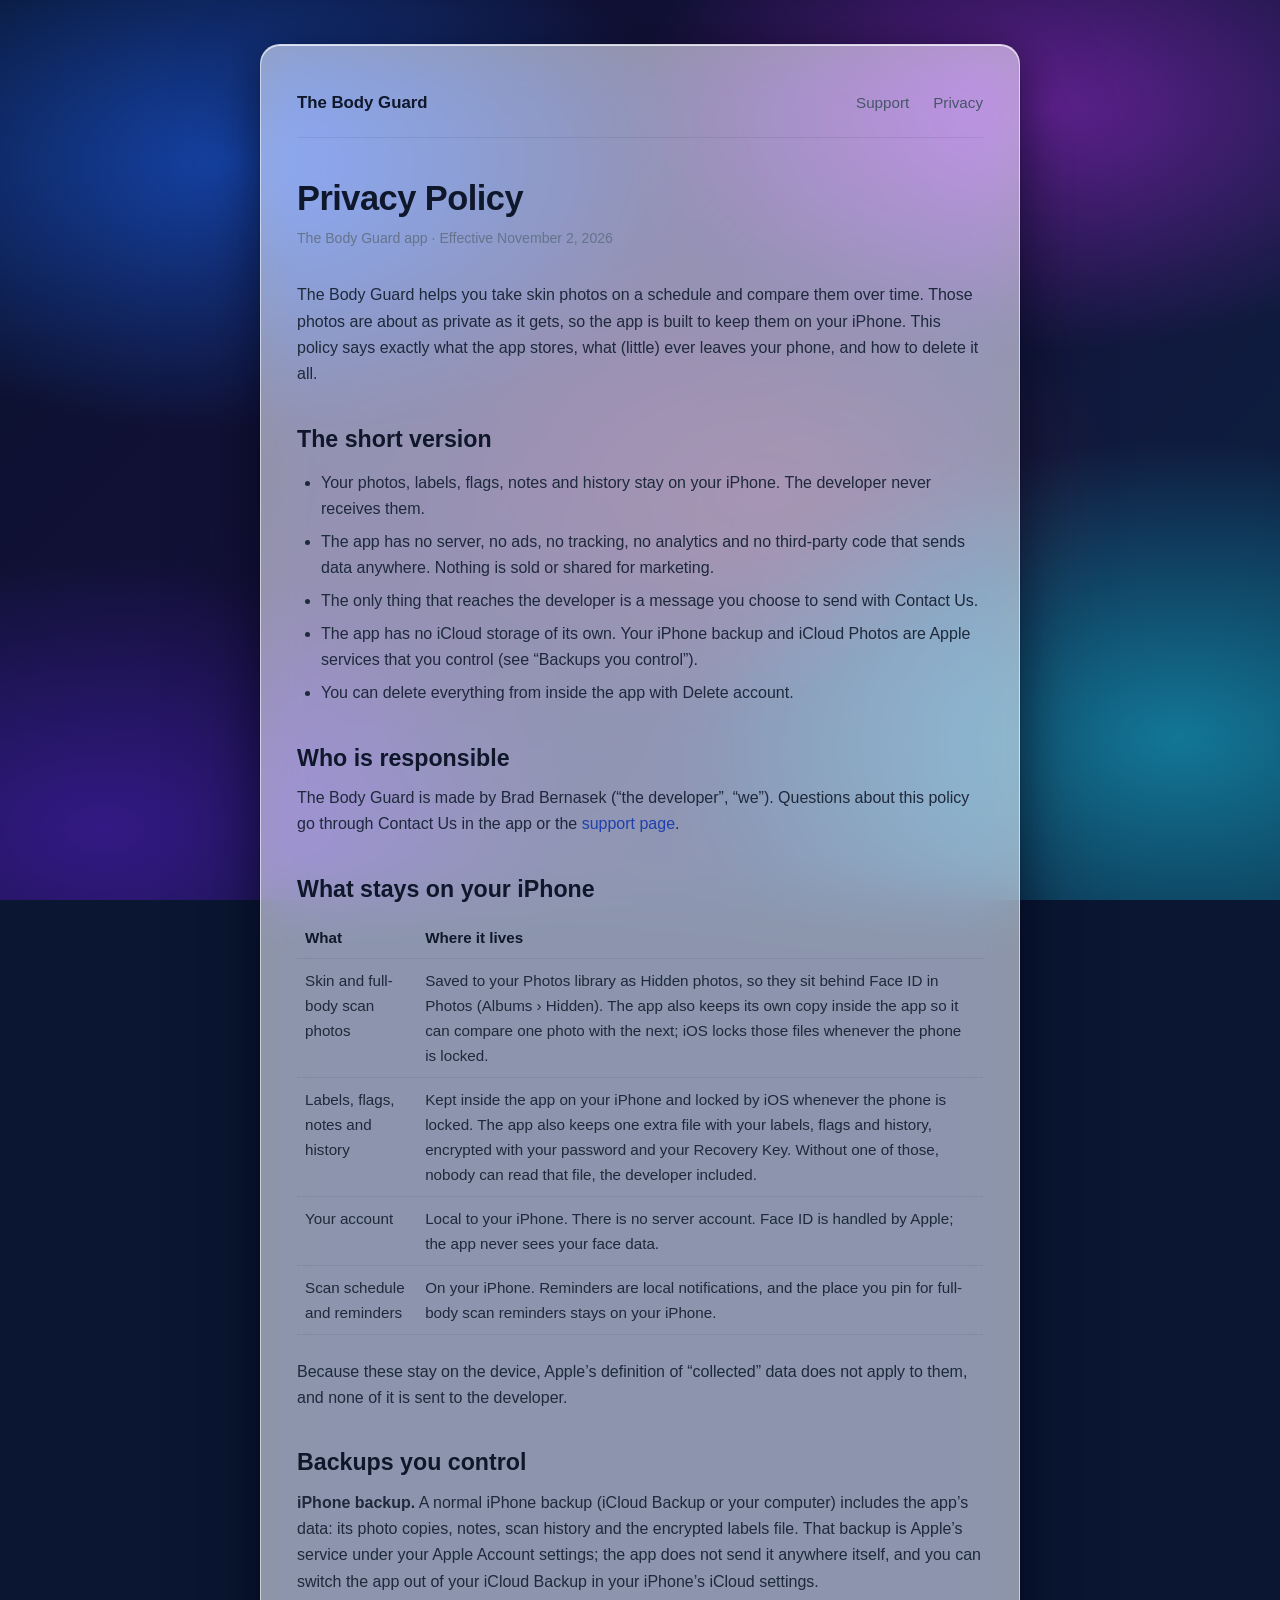
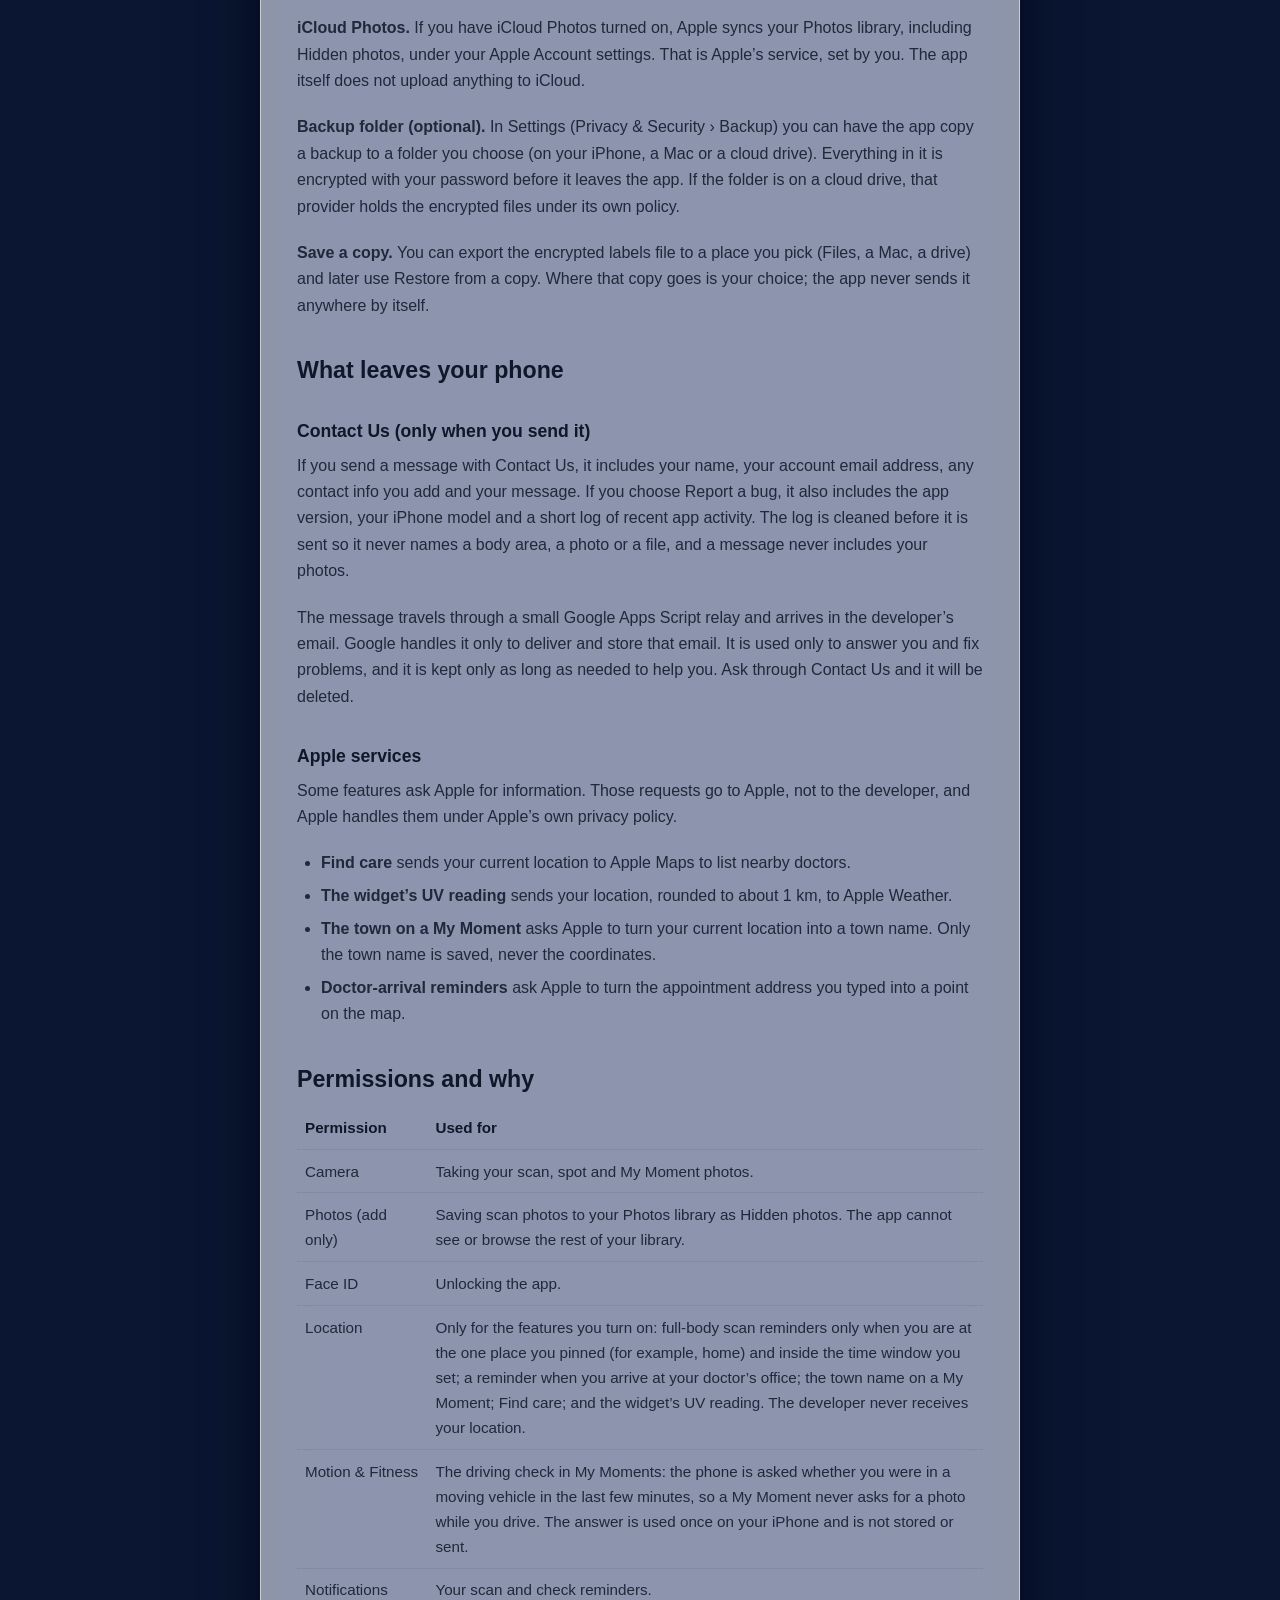
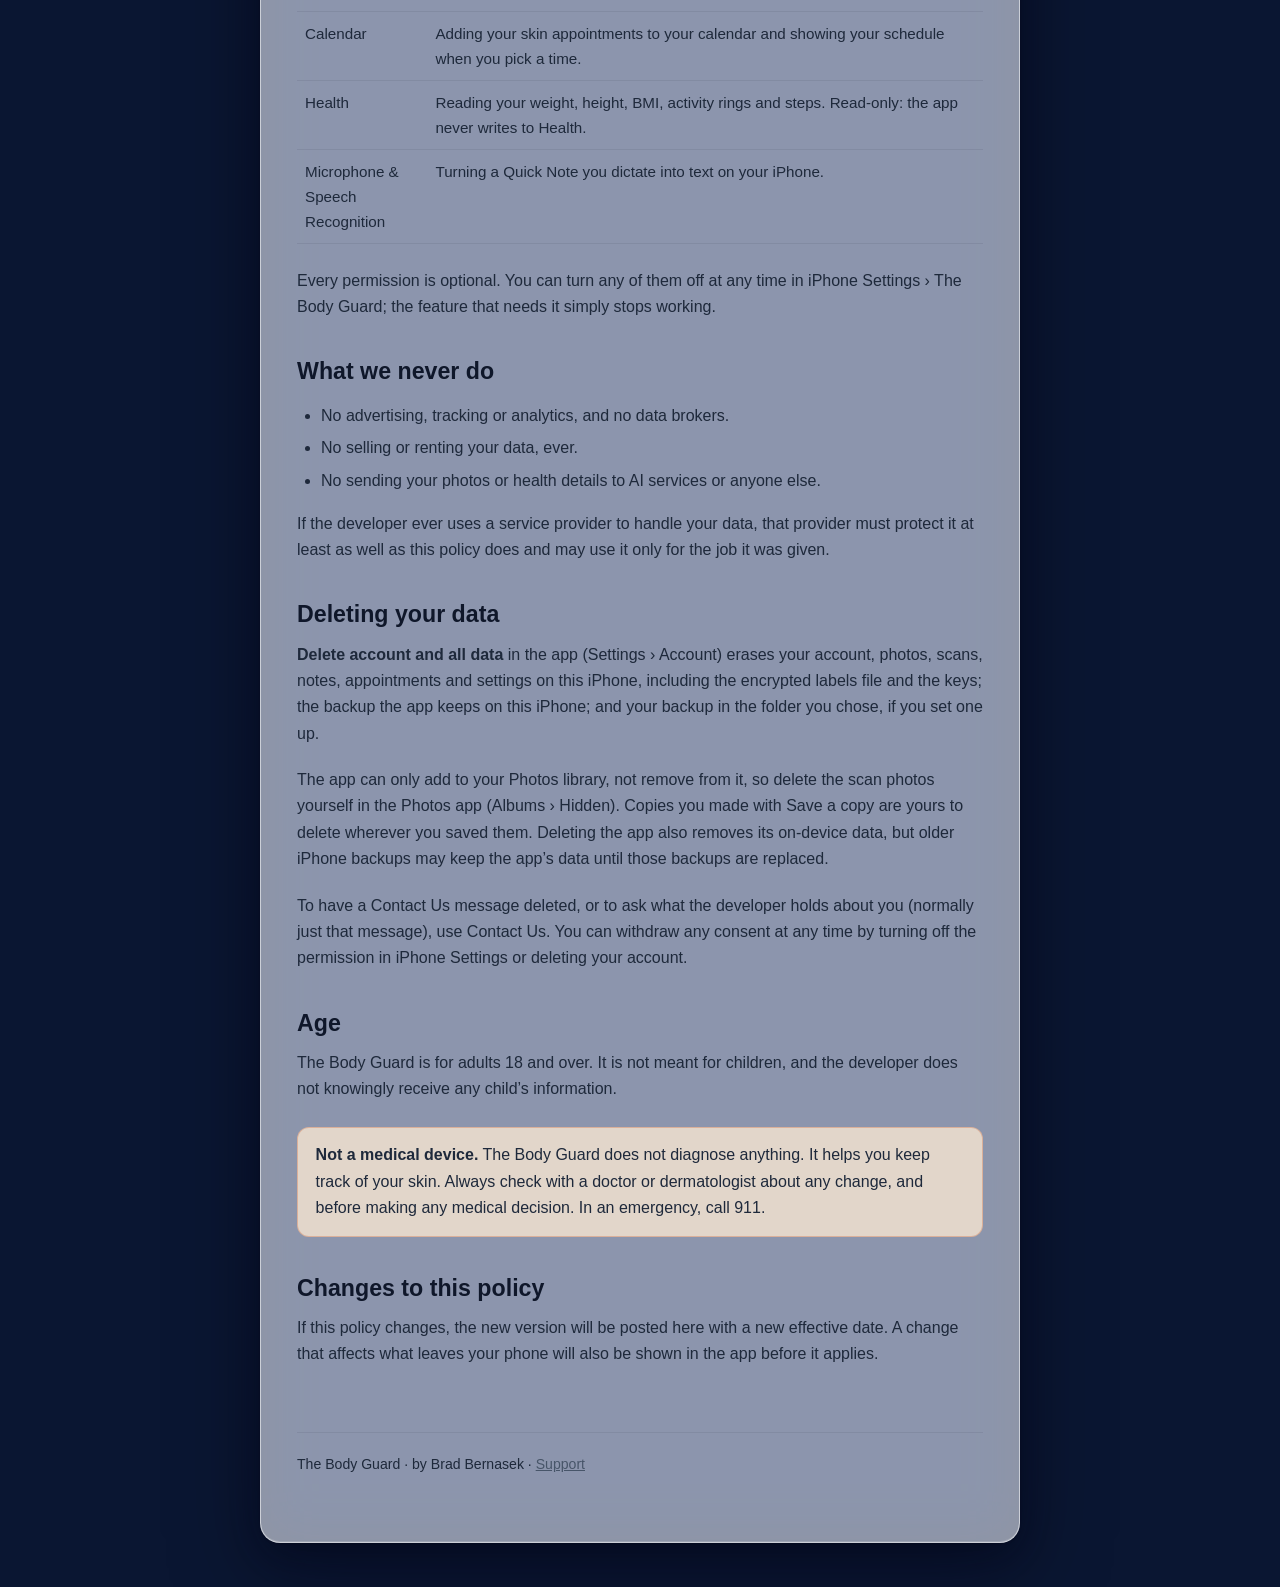
==== bodyguard/privacy/index.html @ 16fc739d "Create index.html" ====
<!DOCTYPE html>
<html lang="en">
<head>
<meta charset="UTF-8">
<meta name="viewport" content="width=device-width, initial-scale=1">
<meta name="robots" content="noindex, nofollow">
<title>Privacy Policy &mdash; The Body Guard</title>
<meta name="description" content="Privacy policy for The Body Guard app.">
<link rel="canonical" href="https://bradbernasek.com/bodyguard/privacy/">
<link rel="stylesheet" href="/assets/style.css">
<style>
 .summary { list-style: disc; padding-left: 1.5rem; }
 .summary li { margin-bottom: 0.4rem; color: #1e293b; }
 .notice { background: rgba(255, 237, 213, 0.75); border: 1px solid rgba(194, 65, 12, 0.25); border-radius: 12px; padding: 0.9rem 1.1rem; margin: 1.5rem 0; }
 .notice p { margin: 0; }
 table { width: 100%; border-collapse: collapse; margin: 0.5rem 0 1.5rem; font-size: 0.95rem; }
 th, td { text-align: left; vertical-align: top; padding: 0.55rem 0.5rem; border-bottom: 1px solid rgba(15, 23, 42, 0.08); }
 th { color: #0f172a; }
 td { color: #1e293b; }
</style>
</head>
<body>
<nav>
 <a href="/bodyguard/support/" class="brand">The Body Guard</a>
 <ul>
 <li><a href="/bodyguard/support/">Support</a></li>
 <li><a href="/bodyguard/privacy/">Privacy</a></li>
 </ul>
</nav>

<article>
<h1>Privacy Policy</h1>
<p class="post-meta">The Body Guard app &middot; Effective November 2, 2026</p>

<p>The Body Guard helps you take skin photos on a schedule and compare them over time. Those photos are about as private as it gets, so the app is built to keep them on your iPhone. This policy says exactly what the app stores, what (little) ever leaves your phone, and how to delete it all.</p>

<h2>The short version</h2>
<ul class="summary">
 <li>Your photos, labels, flags, notes and history stay on your iPhone. The developer never receives them.</li>
 <li>The app has no server, no ads, no tracking, no analytics and no third-party code that sends data anywhere. Nothing is sold or shared for marketing.</li>
 <li>The only thing that reaches the developer is a message you choose to send with Contact Us.</li>
 <li>The app has no iCloud storage of its own. Your iPhone backup and iCloud Photos are Apple services that you control (see &ldquo;Backups you control&rdquo;).</li>
 <li>You can delete everything from inside the app with Delete account.</li>
</ul>

<h2>Who is responsible</h2>
<p>The Body Guard is made by Brad Bernasek (&ldquo;the developer&rdquo;, &ldquo;we&rdquo;). Questions about this policy go through Contact Us in the app or the <a href="/bodyguard/support/">support page</a>.</p>

<h2>What stays on your iPhone</h2>
<table>
 <tr><th>What</th><th>Where it lives</th></tr>
 <tr><td>Skin and full-body scan photos</td><td>Saved to your Photos library as Hidden photos, so they sit behind Face ID in Photos (Albums &rsaquo; Hidden). The app also keeps its own copy inside the app so it can compare one photo with the next; iOS locks those files whenever the phone is locked.</td></tr>
 <tr><td>Labels, flags, notes and history</td><td>Kept inside the app on your iPhone and locked by iOS whenever the phone is locked. The app also keeps one extra file with your labels, flags and history, encrypted with your password and your Recovery Key. Without one of those, nobody can read that file, the developer included.</td></tr>
 <tr><td>Your account</td><td>Local to your iPhone. There is no server account. Face ID is handled by Apple; the app never sees your face data.</td></tr>
 <tr><td>Scan schedule and reminders</td><td>On your iPhone. Reminders are local notifications, and the place you pin for full-body scan reminders stays on your iPhone.</td></tr>
</table>
<p>Because these stay on the device, Apple&rsquo;s definition of &ldquo;collected&rdquo; data does not apply to them, and none of it is sent to the developer.</p>

<h2>Backups you control</h2>
<p><strong>iPhone backup.</strong> A normal iPhone backup (iCloud Backup or your computer) includes the app&rsquo;s data: its photo copies, notes, scan history and the encrypted labels file. That backup is Apple&rsquo;s service under your Apple Account settings; the app does not send it anywhere itself, and you can switch the app out of your iCloud Backup in your iPhone&rsquo;s iCloud settings.</p>
<p><strong>iCloud Photos.</strong> If you have iCloud Photos turned on, Apple syncs your Photos library, including Hidden photos, under your Apple Account settings. That is Apple&rsquo;s service, set by you. The app itself does not upload anything to iCloud.</p>
<p><strong>Backup folder (optional).</strong> In Settings (Privacy &amp; Security &rsaquo; Backup) you can have the app copy a backup to a folder you choose (on your iPhone, a Mac or a cloud drive). Everything in it is encrypted with your password before it leaves the app. If the folder is on a cloud drive, that provider holds the encrypted files under its own policy.</p>
<p><strong>Save a copy.</strong> You can export the encrypted labels file to a place you pick (Files, a Mac, a drive) and later use Restore from a copy. Where that copy goes is your choice; the app never sends it anywhere by itself.</p>

<h2>What leaves your phone</h2>
<h3>Contact Us (only when you send it)</h3>
<p>If you send a message with Contact Us, it includes your name, your account email address, any contact info you add and your message. If you choose Report a bug, it also includes the app version, your iPhone model and a short log of recent app activity. The log is cleaned before it is sent so it never names a body area, a photo or a file, and a message never includes your photos.</p>
<p>The message travels through a small Google Apps Script relay and arrives in the developer&rsquo;s email. Google handles it only to deliver and store that email. It is used only to answer you and fix problems, and it is kept only as long as needed to help you. Ask through Contact Us and it will be deleted.</p>

<h3>Apple services</h3>
<p>Some features ask Apple for information. Those requests go to Apple, not to the developer, and Apple handles them under Apple&rsquo;s own privacy policy.</p>
<ul class="summary">
 <li><strong>Find care</strong> sends your current location to Apple Maps to list nearby doctors.</li>
 <li><strong>The widget&rsquo;s UV reading</strong> sends your location, rounded to about 1 km, to Apple Weather.</li>
 <li><strong>The town on a My Moment</strong> asks Apple to turn your current location into a town name. Only the town name is saved, never the coordinates.</li>
 <li><strong>Doctor-arrival reminders</strong> ask Apple to turn the appointment address you typed into a point on the map.</li>
</ul>

<h2>Permissions and why</h2>
<table>
 <tr><th>Permission</th><th>Used for</th></tr>
 <tr><td>Camera</td><td>Taking your scan, spot and My Moment photos.</td></tr>
 <tr><td>Photos (add only)</td><td>Saving scan photos to your Photos library as Hidden photos. The app cannot see or browse the rest of your library.</td></tr>
 <tr><td>Face ID</td><td>Unlocking the app.</td></tr>
 <tr><td>Location</td><td>Only for the features you turn on: full-body scan reminders only when you are at the one place you pinned (for example, home) and inside the time window you set; a reminder when you arrive at your doctor&rsquo;s office; the town name on a My Moment; Find care; and the widget&rsquo;s UV reading. The developer never receives your location.</td></tr>
 <tr><td>Motion &amp; Fitness</td><td>The driving check in My Moments: the phone is asked whether you were in a moving vehicle in the last few minutes, so a My Moment never asks for a photo while you drive. The answer is used once on your iPhone and is not stored or sent.</td></tr>
 <tr><td>Notifications</td><td>Your scan and check reminders.</td></tr>
 <tr><td>Calendar</td><td>Adding your skin appointments to your calendar and showing your schedule when you pick a time.</td></tr>
 <tr><td>Health</td><td>Reading your weight, height, BMI, activity rings and steps. Read-only: the app never writes to Health.</td></tr>
 <tr><td>Microphone &amp; Speech Recognition</td><td>Turning a Quick Note you dictate into text on your iPhone.</td></tr>
</table>
<p>Every permission is optional. You can turn any of them off at any time in iPhone Settings &rsaquo; The Body Guard; the feature that needs it simply stops working.</p>

<h2>What we never do</h2>
<ul class="summary">
 <li>No advertising, tracking or analytics, and no data brokers.</li>
 <li>No selling or renting your data, ever.</li>
 <li>No sending your photos or health details to AI services or anyone else.</li>
</ul>
<p>If the developer ever uses a service provider to handle your data, that provider must protect it at least as well as this policy does and may use it only for the job it was given.</p>

<h2>Deleting your data</h2>
<p><strong>Delete account and all data</strong> in the app (Settings &rsaquo; Account) erases your account, photos, scans, notes, appointments and settings on this iPhone, including the encrypted labels file and the keys; the backup the app keeps on this iPhone; and your backup in the folder you chose, if you set one up.</p>
<p>The app can only add to your Photos library, not remove from it, so delete the scan photos yourself in the Photos app (Albums &rsaquo; Hidden). Copies you made with Save a copy are yours to delete wherever you saved them. Deleting the app also removes its on-device data, but older iPhone backups may keep the app&rsquo;s data until those backups are replaced.</p>
<p>To have a Contact Us message deleted, or to ask what the developer holds about you (normally just that message), use Contact Us. You can withdraw any consent at any time by turning off the permission in iPhone Settings or deleting your account.</p>

<h2>Age</h2>
<p>The Body Guard is for adults 18 and over. It is not meant for children, and the developer does not knowingly receive any child&rsquo;s information.</p>

<div class="notice">
<p><strong>Not a medical device.</strong> The Body Guard does not diagnose anything. It helps you keep track of your skin. Always check with a doctor or dermatologist about any change, and before making any medical decision. In an emergency, call 911.</p>
</div>

<h2>Changes to this policy</h2>
<p>If this policy changes, the new version will be posted here with a new effective date. A change that affects what leaves your phone will also be shown in the app before it applies.</p>
</article>

<footer>
 <p>The Body Guard &middot; by Brad Bernasek &middot; <a href="/bodyguard/support/">Support</a></p>
</footer>
</body>
</html>
---- assets/style.css ----
* { box-sizing: border-box; }

html {
  -webkit-text-size-adjust: 100%;
  min-height: 100%;
  background-color: #0a1632;
  background-image:
    radial-gradient(ellipse 60% 50% at 18% 18%, hsla(220, 80%, 50%, 0.65), transparent 60%),
    radial-gradient(ellipse 55% 45% at 82% 12%, hsla(280, 65%, 50%, 0.55), transparent 60%),
    radial-gradient(ellipse 65% 55% at 92% 82%, hsla(190, 80%, 45%, 0.60), transparent 60%),
    radial-gradient(ellipse 60% 50% at 8% 92%, hsla(255, 70%, 40%, 0.65), transparent 60%),
    radial-gradient(ellipse 40% 35% at 60% 55%, hsla(340, 55%, 38%, 0.25), transparent 70%),
    linear-gradient(135deg, #08132c 0%, #15103a 45%, #0a2542 100%);
  background-attachment: fixed;
  background-repeat: no-repeat;
  background-size: cover;
}

body {
  font-family: -apple-system, BlinkMacSystemFont, 'Segoe UI', Roboto, Helvetica, Arial, sans-serif;
  max-width: 760px;
  margin: 2.75rem auto;
  padding: 2.75rem 2.25rem 3rem;
  color: #0f172a;
  line-height: 1.65;

  /* Frosted glass */
  background-color: rgba(255, 255, 255, 0.55);
  -webkit-backdrop-filter: blur(28px) saturate(180%);
  backdrop-filter: blur(28px) saturate(180%);
  border: 1px solid rgba(255, 255, 255, 0.55);
  border-radius: 20px;
  box-shadow:
    inset 0 1px 0 rgba(255, 255, 255, 0.75),
    inset 0 -1px 0 rgba(255, 255, 255, 0.15),
    0 1px 2px rgba(2, 6, 23, 0.25),
    0 12px 40px rgba(2, 6, 23, 0.45),
    0 30px 90px rgba(2, 6, 23, 0.35);

  -webkit-font-smoothing: antialiased;
}

/* Fallback for browsers without backdrop-filter (older Firefox) */
@supports not (backdrop-filter: blur(1px)) {
  body { background-color: rgba(255, 255, 255, 0.92); }
}

nav {
  display: flex;
  justify-content: space-between;
  align-items: center;
  padding-bottom: 1.25rem;
  border-bottom: 1px solid rgba(15, 23, 42, 0.08);
  margin-bottom: 2.5rem;
}
nav .brand { font-weight: 700; font-size: 1.05rem; text-decoration: none; color: #0f172a; }
nav ul { display: flex; gap: 1.5rem; list-style: none; padding: 0; margin: 0; }
nav a { text-decoration: none; color: #475569; font-size: 0.95rem; }
nav a:hover { color: #1e3a8a; }

h1 { font-size: 2.15rem; margin: 0 0 0.5rem; line-height: 1.2; letter-spacing: -0.015em; color: #0f172a; }
h2 { font-size: 1.45rem; margin-top: 2.5rem; margin-bottom: 0.75rem; line-height: 1.3; color: #0f172a; }
h3 { font-size: 1.1rem; margin-top: 2rem; margin-bottom: 0.4rem; color: #0f172a; }

p { margin: 0 0 1.15rem; color: #1e293b; }

a { color: #1e40af; text-decoration: none; }
a:hover { text-decoration: underline; }

.role { font-size: 1.1rem; color: #334155; font-weight: 500; margin-bottom: 1.5rem; }

.hero p { font-size: 1.05rem; }

.post-list { list-style: none; padding: 0; margin-top: 1rem; }
.post-list li {
  padding: 1rem 0;
  border-bottom: 1px solid rgba(15, 23, 42, 0.08);
  display: flex;
  flex-direction: column;
  gap: 0.2rem;
}
.post-list a { font-weight: 500; }
.post-list .date { font-size: 0.85rem; color: #64748b; }

footer {
  margin-top: 4rem;
  padding-top: 1.25rem;
  border-top: 1px solid rgba(15, 23, 42, 0.08);
  font-size: 0.88rem;
  color: #475569;
}
footer a { color: #475569; text-decoration: underline; }

article p { margin-bottom: 1.25rem; }
article h2 { margin-top: 2.25rem; }

.headshot {
  float: right;
  width: 200px;
  height: auto;
  margin: 0 0 1rem 1.5rem;
  border-radius: 12px;
  display: block;
  box-shadow:
    0 1px 0 rgba(255, 255, 255, 0.6) inset,
    0 8px 24px rgba(2, 6, 23, 0.3);
  border: 1px solid rgba(255, 255, 255, 0.6);
}

.cert-list { list-style: disc; padding-left: 1.5rem; }
.cert-list li { margin-bottom: 0.4rem; color: #1e293b; }

.post-meta {
  font-size: 0.88rem;
  color: #64748b;
  margin-bottom: 2rem;
}

@media (max-width: 700px) {
  body {
    margin: 0.75rem;
    padding: 1.5rem 1.25rem 2.5rem;
    border-radius: 16px;
  }
  .headshot { float: none; margin: 0 auto 1.5rem; width: 60%; }
  h1 { font-size: 1.75rem; }
  nav { flex-direction: row; flex-wrap: wrap; gap: 0.75rem; align-items: center; }
  nav ul { gap: 1rem; }
}
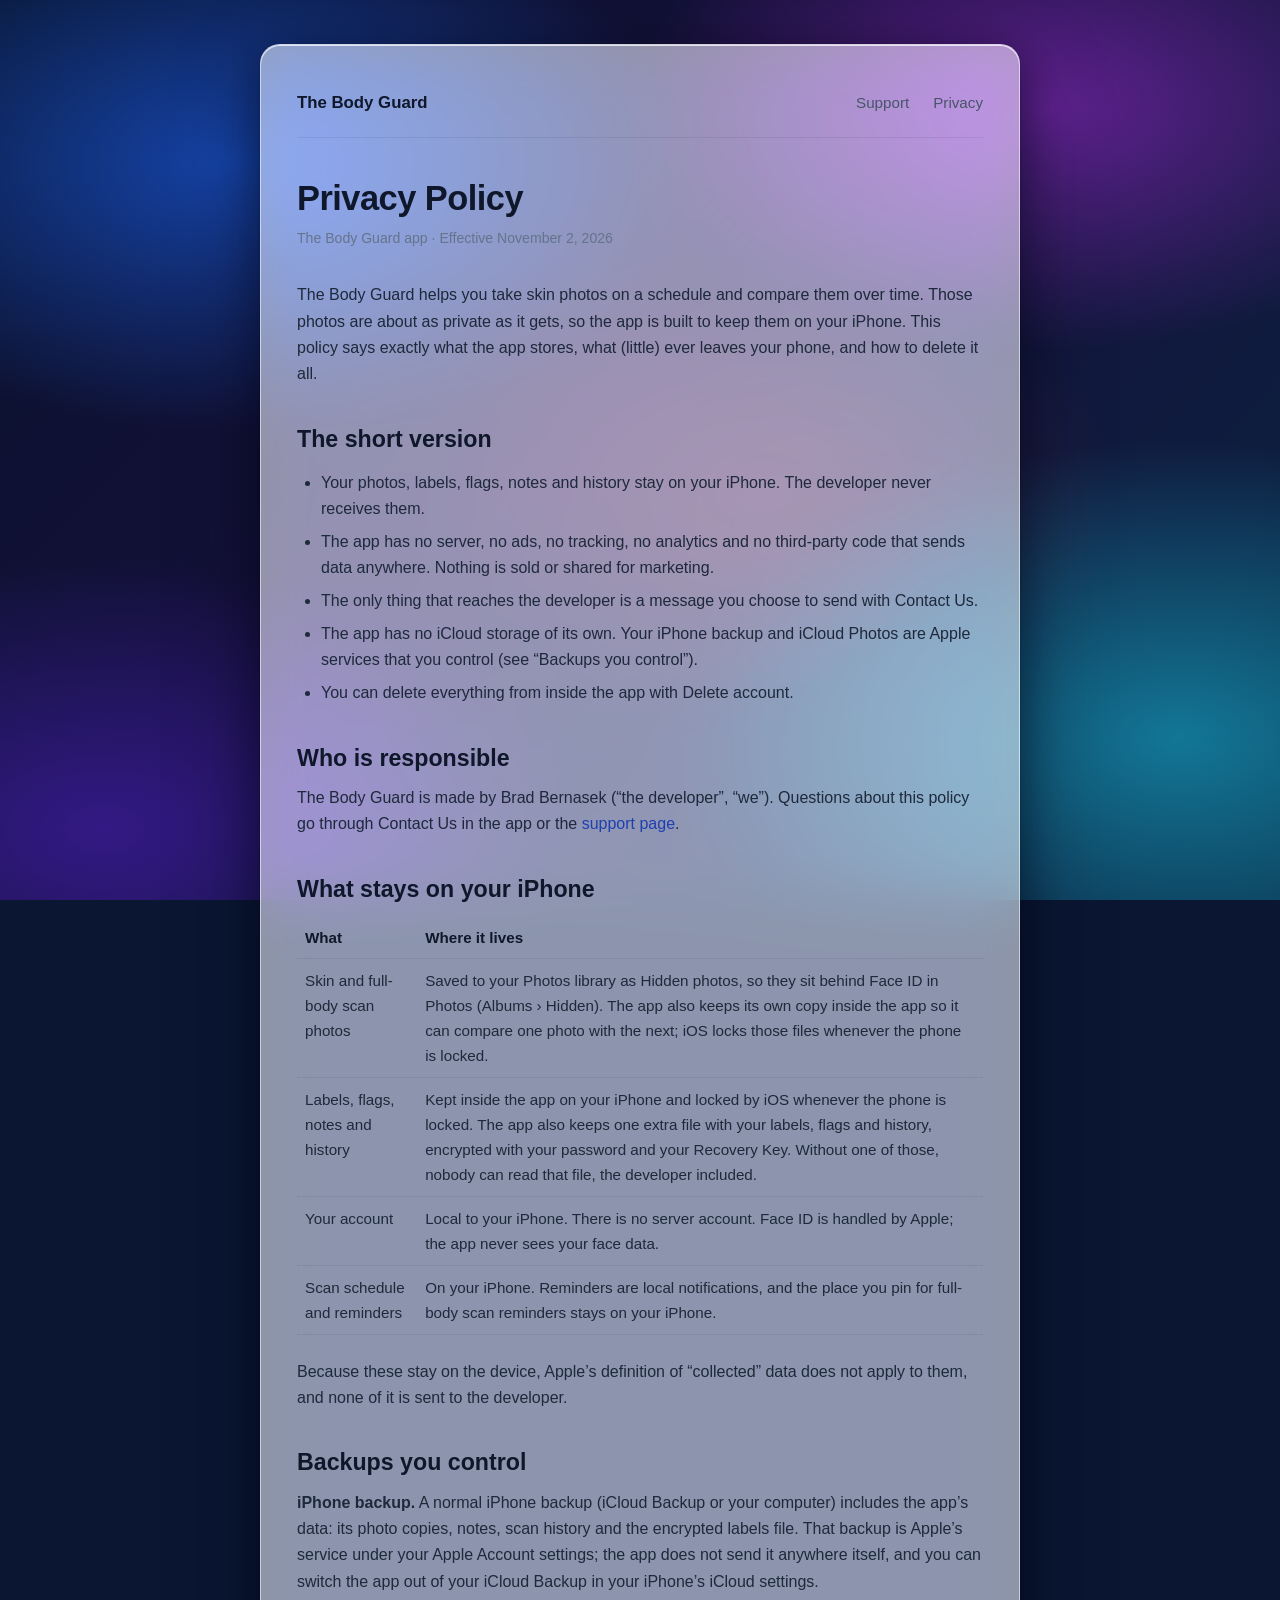
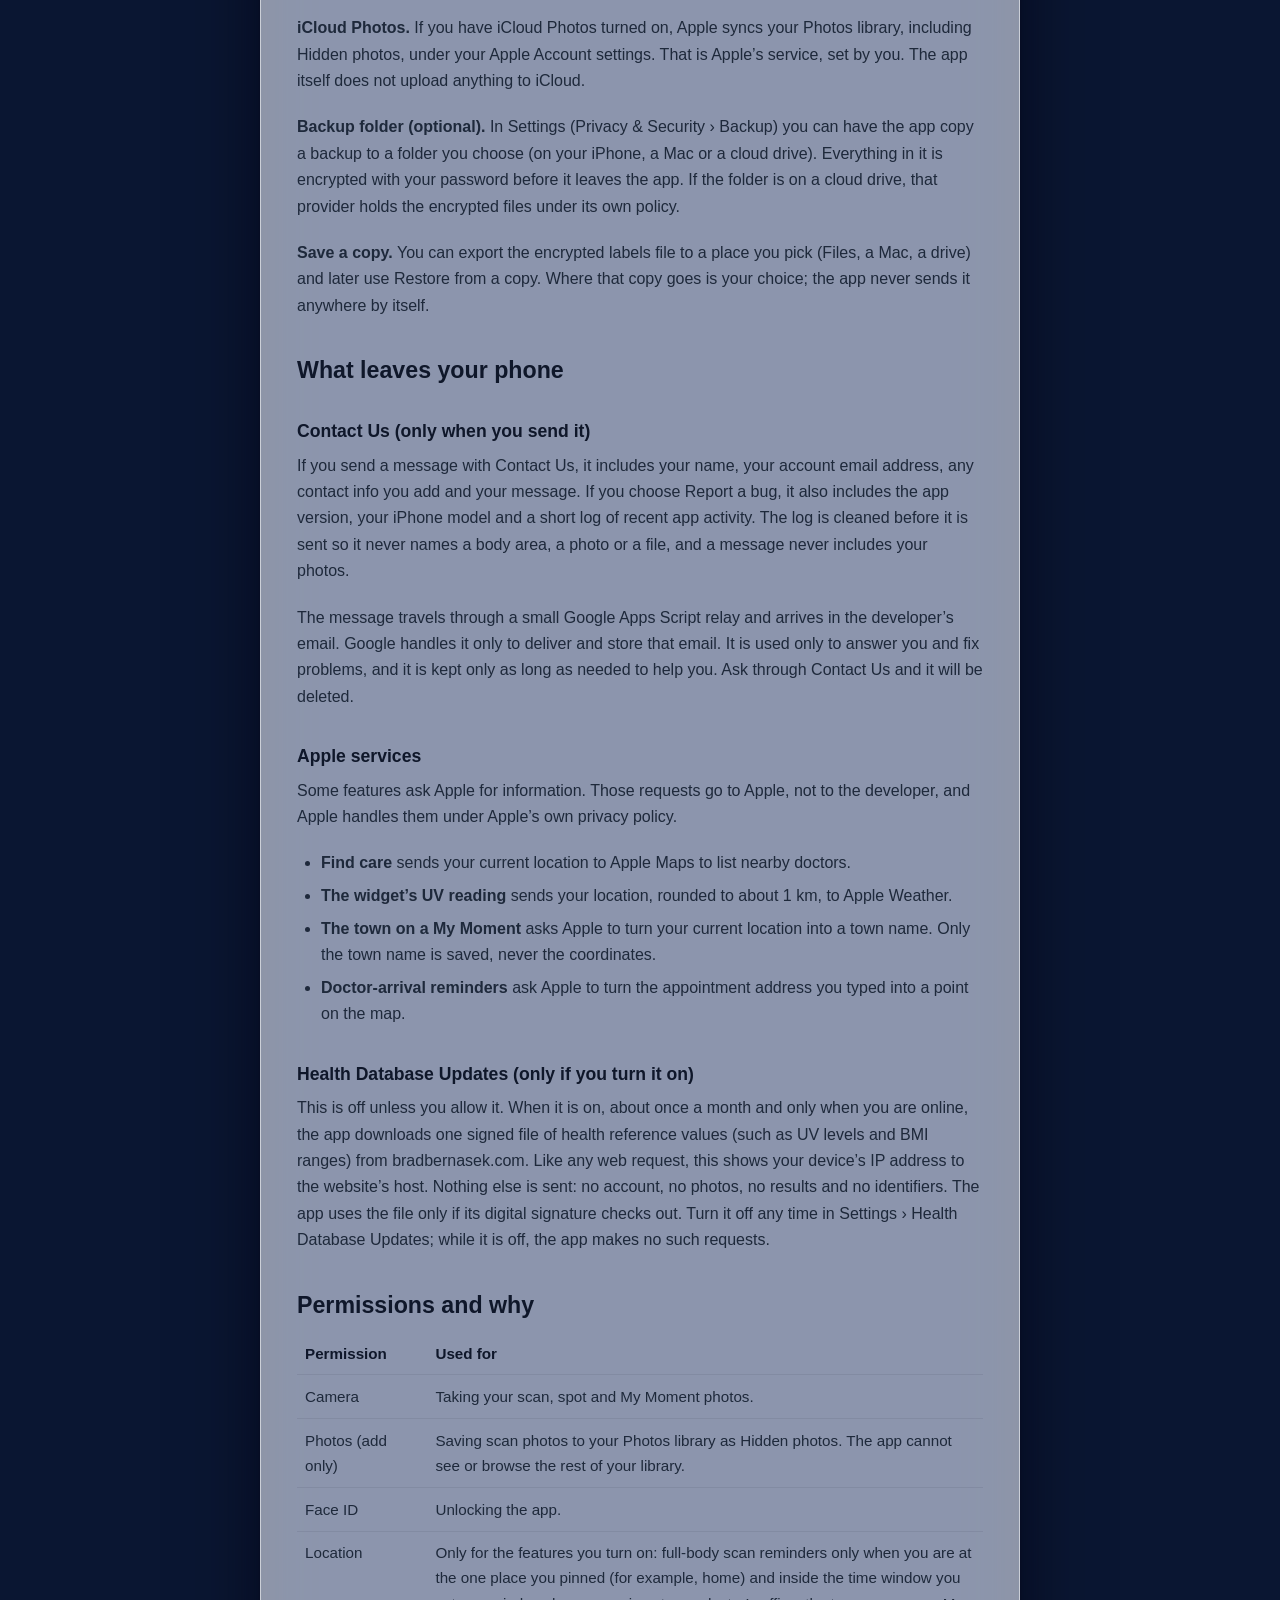
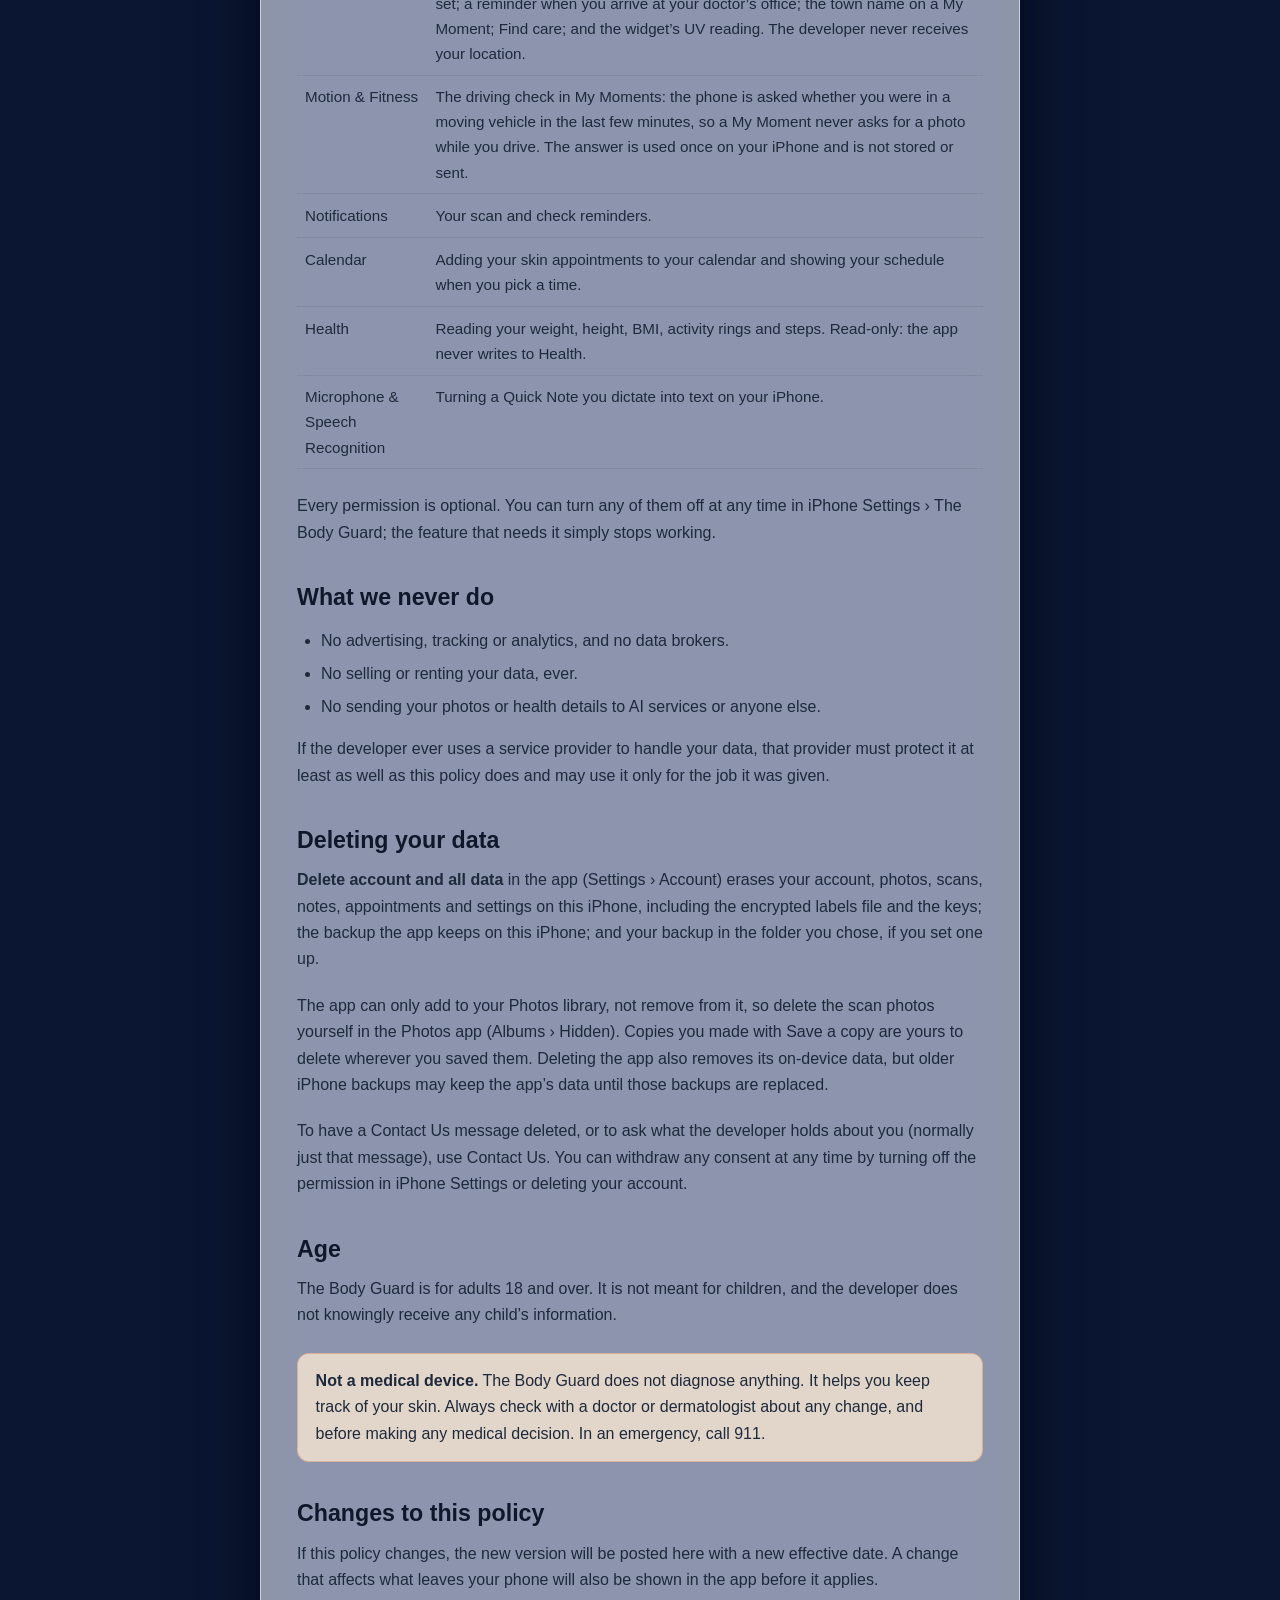
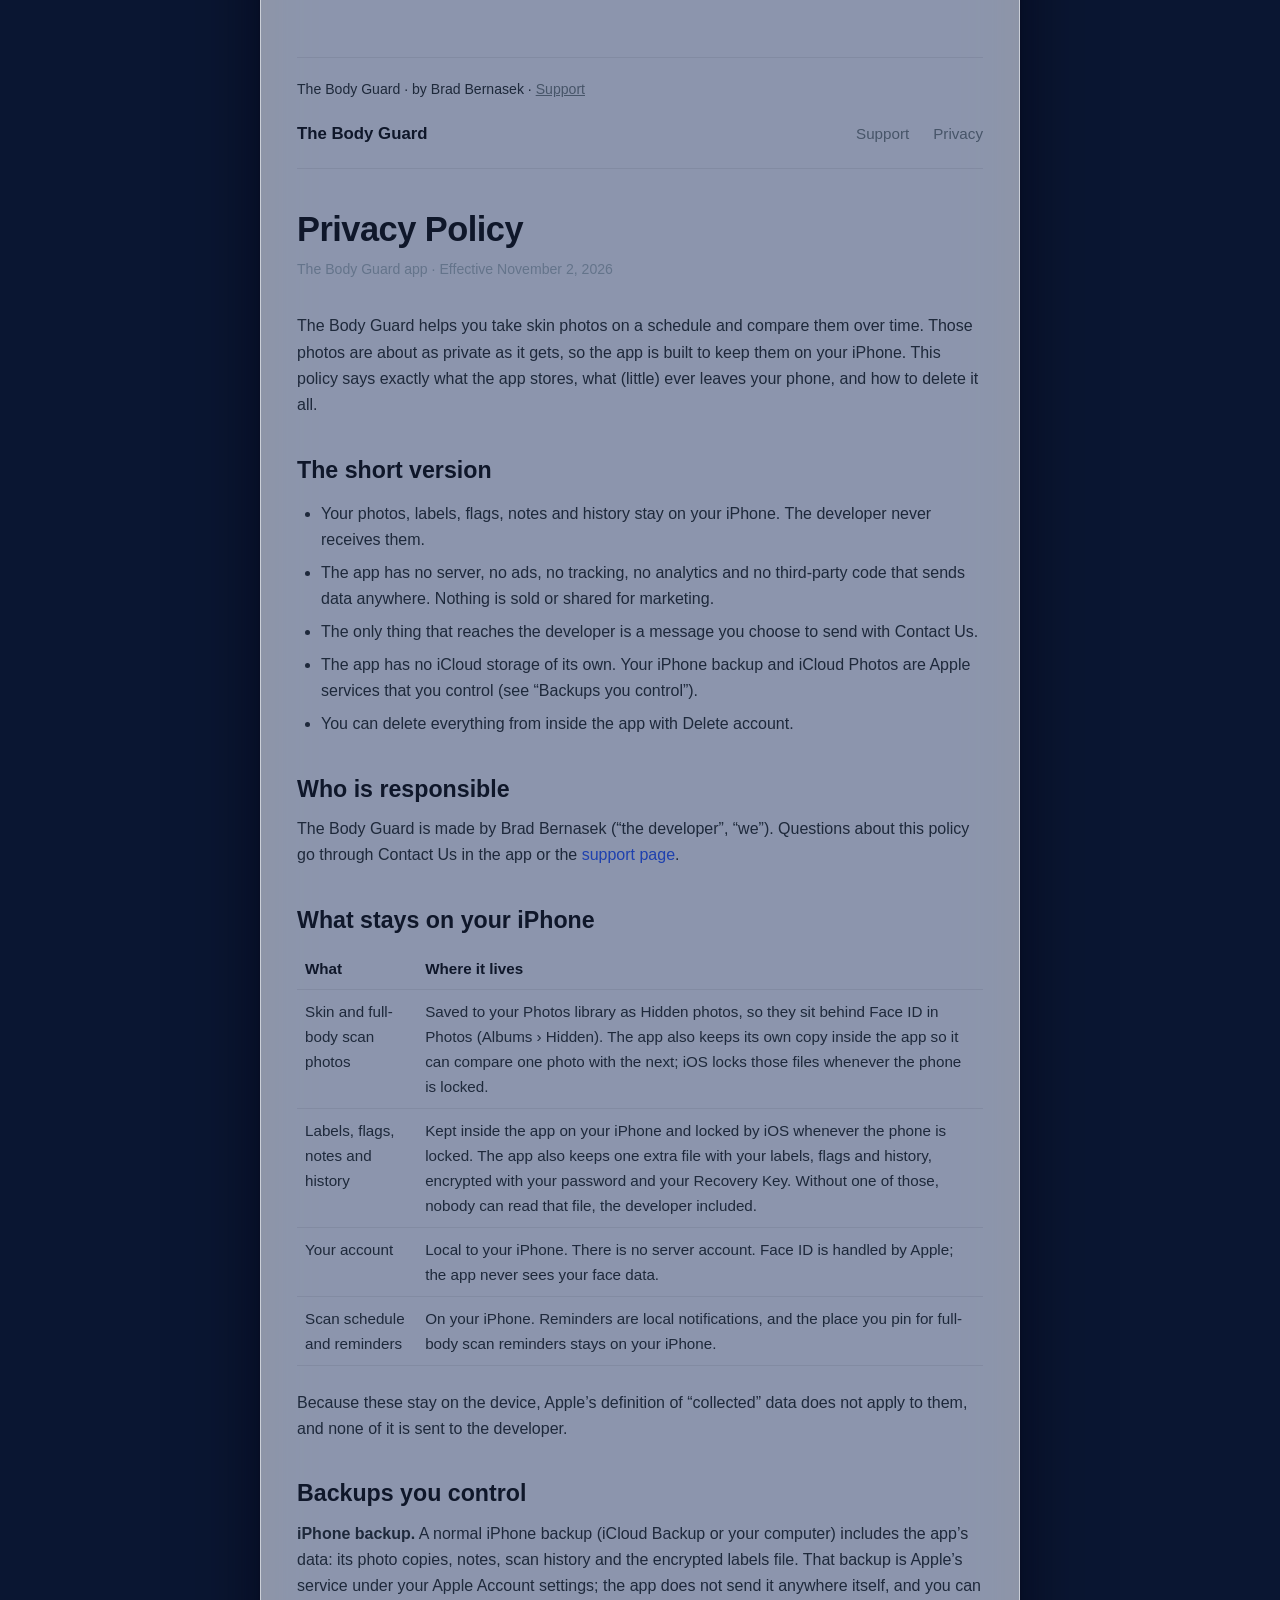
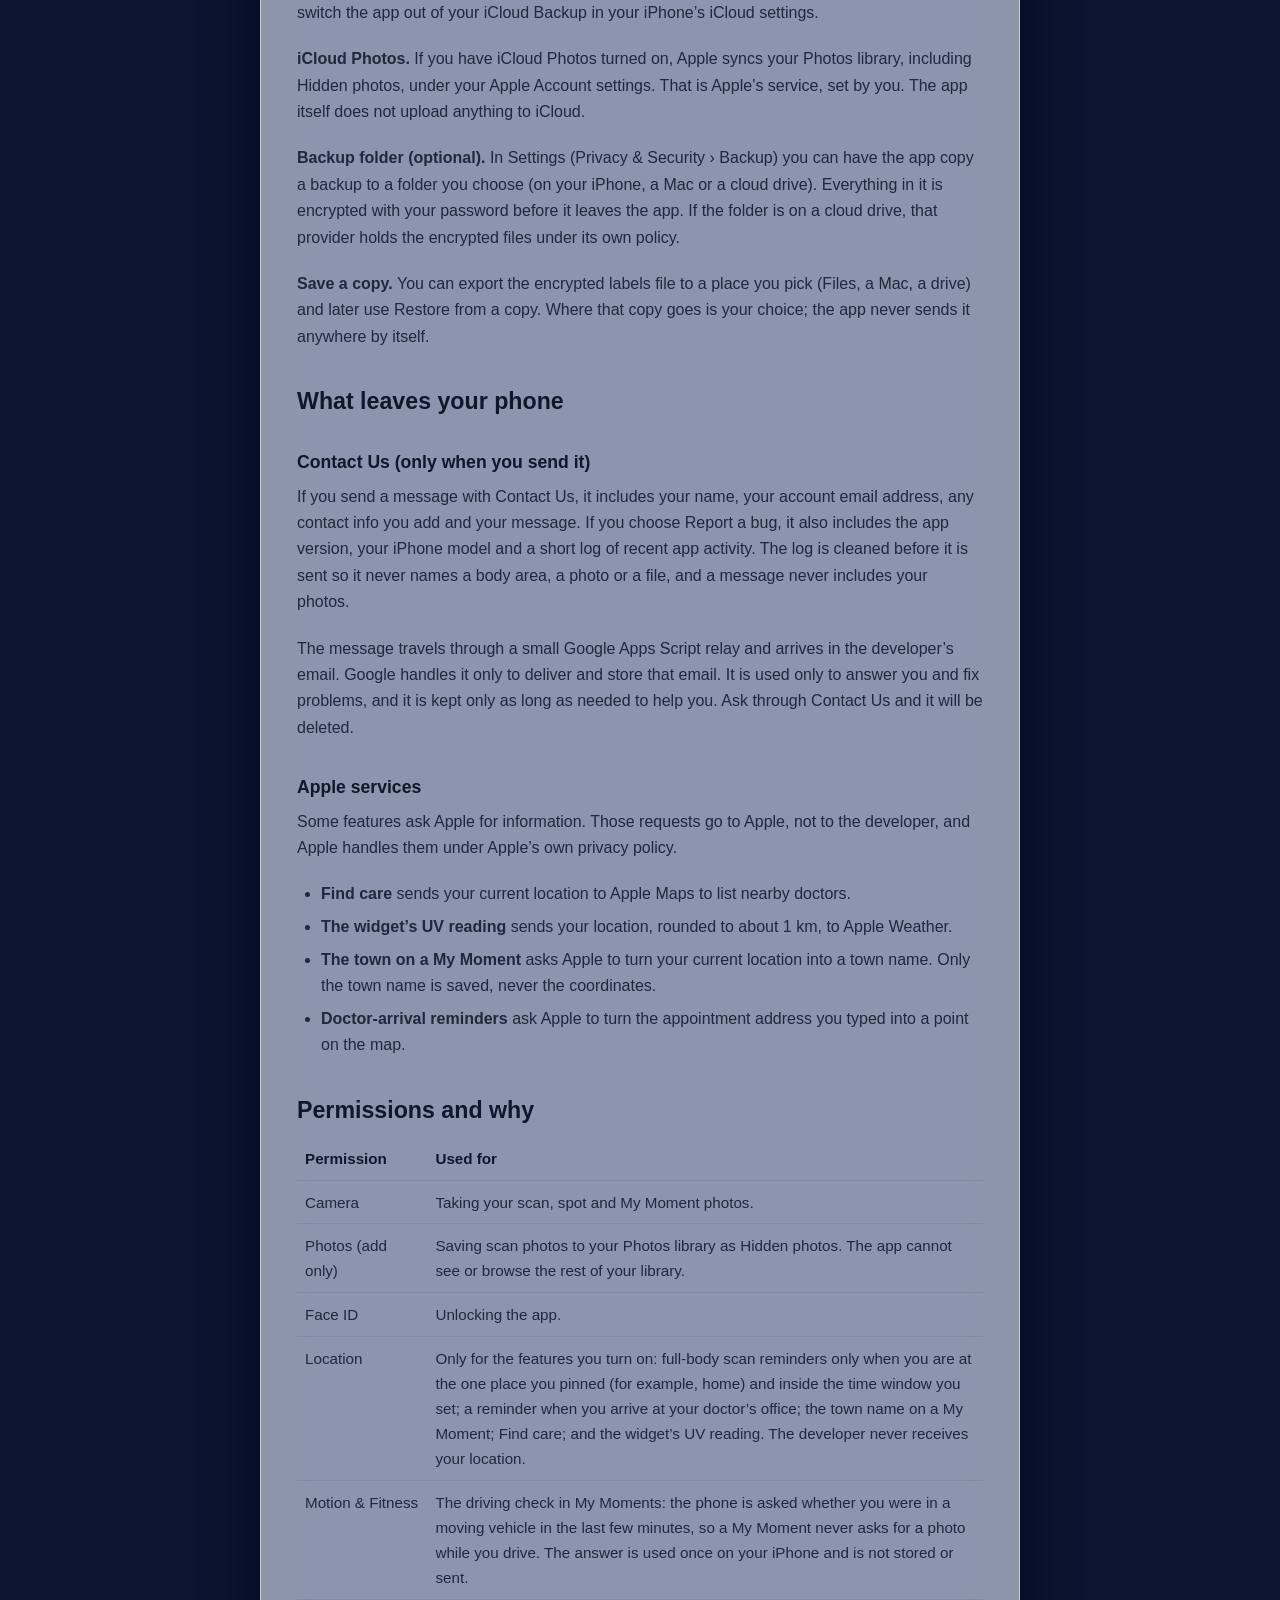
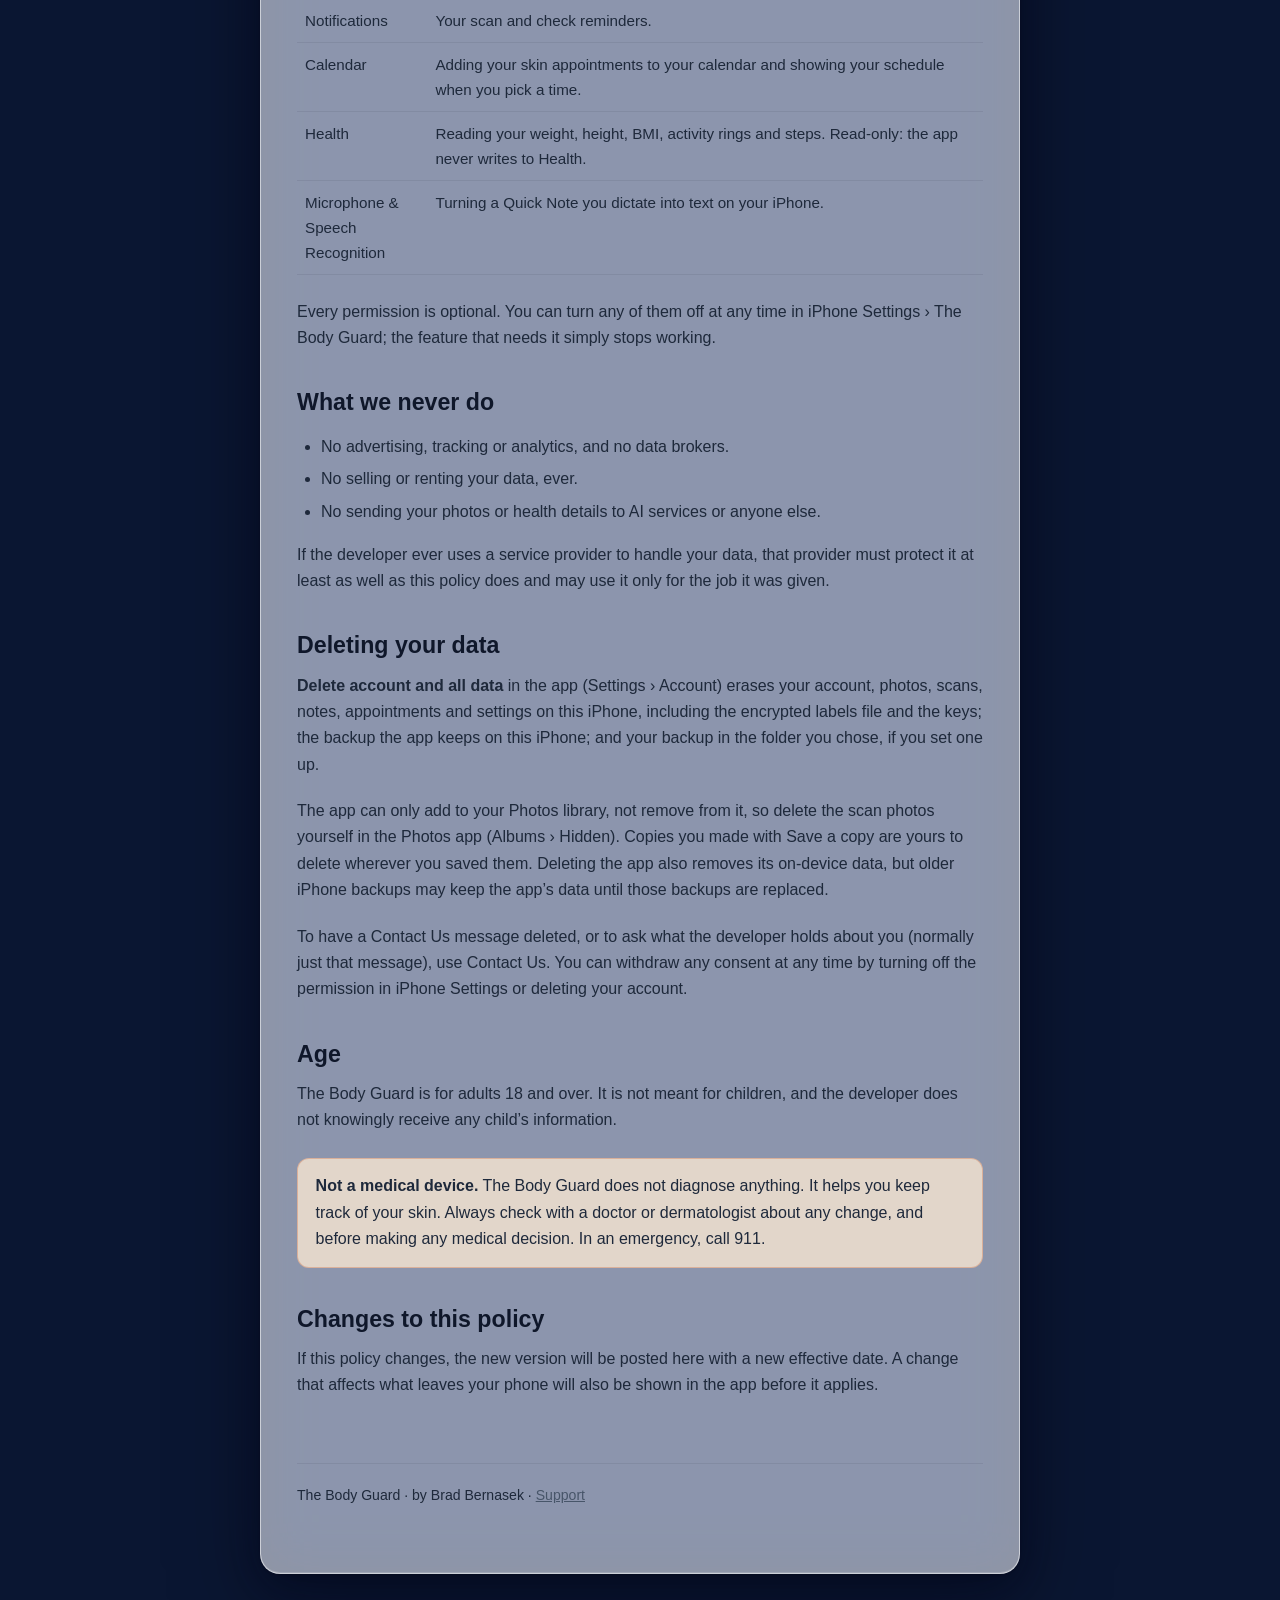
==== commit 06ece466: "Update index.html" ====
--- a/bodyguard/privacy/index.html
+++ b/bodyguard/privacy/index.html
@@ -76,6 +76,9 @@
  <li><strong>Doctor-arrival reminders</strong> ask Apple to turn the appointment address you typed into a point on the map.</li>
 </ul>
 
+<h3>Health Database Updates (only if you turn it on)</h3>
+<p>This is off unless you allow it. When it is on, about once a month and only when you are online, the app downloads one signed file of health reference values (such as UV levels and BMI ranges) from bradbernasek.com. Like any web request, this shows your device&rsquo;s IP address to the website&rsquo;s host. Nothing else is sent: no account, no photos, no results and no identifiers. The app uses the file only if its digital signature checks out. Turn it off any time in Settings &rsaquo; Health Database Updates; while it is off, the app makes no such requests.</p>
+
 <h2>Permissions and why</h2>
 <table>
  <tr><th>Permission</th><th>Used for</th></tr>
@@ -120,3 +123,125 @@
 </footer>
 </body>
 </html>
+<!DOCTYPE html>
+<html lang="en">
+<head>
+<meta charset="UTF-8">
+<meta name="viewport" content="width=device-width, initial-scale=1">
+<meta name="robots" content="noindex, nofollow">
+<title>Privacy Policy &mdash; The Body Guard</title>
+<meta name="description" content="Privacy policy for The Body Guard app.">
+<link rel="canonical" href="https://bradbernasek.com/bodyguard/privacy/">
+<link rel="stylesheet" href="/assets/style.css">
+<style>
+ .summary { list-style: disc; padding-left: 1.5rem; }
+ .summary li { margin-bottom: 0.4rem; color: #1e293b; }
+ .notice { background: rgba(255, 237, 213, 0.75); border: 1px solid rgba(194, 65, 12, 0.25); border-radius: 12px; padding: 0.9rem 1.1rem; margin: 1.5rem 0; }
+ .notice p { margin: 0; }
+ table { width: 100%; border-collapse: collapse; margin: 0.5rem 0 1.5rem; font-size: 0.95rem; }
+ th, td { text-align: left; vertical-align: top; padding: 0.55rem 0.5rem; border-bottom: 1px solid rgba(15, 23, 42, 0.08); }
+ th { color: #0f172a; }
+ td { color: #1e293b; }
+</style>
+</head>
+<body>
+<nav>
+ <a href="/bodyguard/support/" class="brand">The Body Guard</a>
+ <ul>
+ <li><a href="/bodyguard/support/">Support</a></li>
+ <li><a href="/bodyguard/privacy/">Privacy</a></li>
+ </ul>
+</nav>
+
+<article>
+<h1>Privacy Policy</h1>
+<p class="post-meta">The Body Guard app &middot; Effective November 2, 2026</p>
+
+<p>The Body Guard helps you take skin photos on a schedule and compare them over time. Those photos are about as private as it gets, so the app is built to keep them on your iPhone. This policy says exactly what the app stores, what (little) ever leaves your phone, and how to delete it all.</p>
+
+<h2>The short version</h2>
+<ul class="summary">
+ <li>Your photos, labels, flags, notes and history stay on your iPhone. The developer never receives them.</li>
+ <li>The app has no server, no ads, no tracking, no analytics and no third-party code that sends data anywhere. Nothing is sold or shared for marketing.</li>
+ <li>The only thing that reaches the developer is a message you choose to send with Contact Us.</li>
+ <li>The app has no iCloud storage of its own. Your iPhone backup and iCloud Photos are Apple services that you control (see &ldquo;Backups you control&rdquo;).</li>
+ <li>You can delete everything from inside the app with Delete account.</li>
+</ul>
+
+<h2>Who is responsible</h2>
+<p>The Body Guard is made by Brad Bernasek (&ldquo;the developer&rdquo;, &ldquo;we&rdquo;). Questions about this policy go through Contact Us in the app or the <a href="/bodyguard/support/">support page</a>.</p>
+
+<h2>What stays on your iPhone</h2>
+<table>
+ <tr><th>What</th><th>Where it lives</th></tr>
+ <tr><td>Skin and full-body scan photos</td><td>Saved to your Photos library as Hidden photos, so they sit behind Face ID in Photos (Albums &rsaquo; Hidden). The app also keeps its own copy inside the app so it can compare one photo with the next; iOS locks those files whenever the phone is locked.</td></tr>
+ <tr><td>Labels, flags, notes and history</td><td>Kept inside the app on your iPhone and locked by iOS whenever the phone is locked. The app also keeps one extra file with your labels, flags and history, encrypted with your password and your Recovery Key. Without one of those, nobody can read that file, the developer included.</td></tr>
+ <tr><td>Your account</td><td>Local to your iPhone. There is no server account. Face ID is handled by Apple; the app never sees your face data.</td></tr>
+ <tr><td>Scan schedule and reminders</td><td>On your iPhone. Reminders are local notifications, and the place you pin for full-body scan reminders stays on your iPhone.</td></tr>
+</table>
+<p>Because these stay on the device, Apple&rsquo;s definition of &ldquo;collected&rdquo; data does not apply to them, and none of it is sent to the developer.</p>
+
+<h2>Backups you control</h2>
+<p><strong>iPhone backup.</strong> A normal iPhone backup (iCloud Backup or your computer) includes the app&rsquo;s data: its photo copies, notes, scan history and the encrypted labels file. That backup is Apple&rsquo;s service under your Apple Account settings; the app does not send it anywhere itself, and you can switch the app out of your iCloud Backup in your iPhone&rsquo;s iCloud settings.</p>
+<p><strong>iCloud Photos.</strong> If you have iCloud Photos turned on, Apple syncs your Photos library, including Hidden photos, under your Apple Account settings. That is Apple&rsquo;s service, set by you. The app itself does not upload anything to iCloud.</p>
+<p><strong>Backup folder (optional).</strong> In Settings (Privacy &amp; Security &rsaquo; Backup) you can have the app copy a backup to a folder you choose (on your iPhone, a Mac or a cloud drive). Everything in it is encrypted with your password before it leaves the app. If the folder is on a cloud drive, that provider holds the encrypted files under its own policy.</p>
+<p><strong>Save a copy.</strong> You can export the encrypted labels file to a place you pick (Files, a Mac, a drive) and later use Restore from a copy. Where that copy goes is your choice; the app never sends it anywhere by itself.</p>
+
+<h2>What leaves your phone</h2>
+<h3>Contact Us (only when you send it)</h3>
+<p>If you send a message with Contact Us, it includes your name, your account email address, any contact info you add and your message. If you choose Report a bug, it also includes the app version, your iPhone model and a short log of recent app activity. The log is cleaned before it is sent so it never names a body area, a photo or a file, and a message never includes your photos.</p>
+<p>The message travels through a small Google Apps Script relay and arrives in the developer&rsquo;s email. Google handles it only to deliver and store that email. It is used only to answer you and fix problems, and it is kept only as long as needed to help you. Ask through Contact Us and it will be deleted.</p>
+
+<h3>Apple services</h3>
+<p>Some features ask Apple for information. Those requests go to Apple, not to the developer, and Apple handles them under Apple&rsquo;s own privacy policy.</p>
+<ul class="summary">
+ <li><strong>Find care</strong> sends your current location to Apple Maps to list nearby doctors.</li>
+ <li><strong>The widget&rsquo;s UV reading</strong> sends your location, rounded to about 1 km, to Apple Weather.</li>
+ <li><strong>The town on a My Moment</strong> asks Apple to turn your current location into a town name. Only the town name is saved, never the coordinates.</li>
+ <li><strong>Doctor-arrival reminders</strong> ask Apple to turn the appointment address you typed into a point on the map.</li>
+</ul>
+
+<h2>Permissions and why</h2>
+<table>
+ <tr><th>Permission</th><th>Used for</th></tr>
+ <tr><td>Camera</td><td>Taking your scan, spot and My Moment photos.</td></tr>
+ <tr><td>Photos (add only)</td><td>Saving scan photos to your Photos library as Hidden photos. The app cannot see or browse the rest of your library.</td></tr>
+ <tr><td>Face ID</td><td>Unlocking the app.</td></tr>
+ <tr><td>Location</td><td>Only for the features you turn on: full-body scan reminders only when you are at the one place you pinned (for example, home) and inside the time window you set; a reminder when you arrive at your doctor&rsquo;s office; the town name on a My Moment; Find care; and the widget&rsquo;s UV reading. The developer never receives your location.</td></tr>
+ <tr><td>Motion &amp; Fitness</td><td>The driving check in My Moments: the phone is asked whether you were in a moving vehicle in the last few minutes, so a My Moment never asks for a photo while you drive. The answer is used once on your iPhone and is not stored or sent.</td></tr>
+ <tr><td>Notifications</td><td>Your scan and check reminders.</td></tr>
+ <tr><td>Calendar</td><td>Adding your skin appointments to your calendar and showing your schedule when you pick a time.</td></tr>
+ <tr><td>Health</td><td>Reading your weight, height, BMI, activity rings and steps. Read-only: the app never writes to Health.</td></tr>
+ <tr><td>Microphone &amp; Speech Recognition</td><td>Turning a Quick Note you dictate into text on your iPhone.</td></tr>
+</table>
+<p>Every permission is optional. You can turn any of them off at any time in iPhone Settings &rsaquo; The Body Guard; the feature that needs it simply stops working.</p>
+
+<h2>What we never do</h2>
+<ul class="summary">
+ <li>No advertising, tracking or analytics, and no data brokers.</li>
+ <li>No selling or renting your data, ever.</li>
+ <li>No sending your photos or health details to AI services or anyone else.</li>
+</ul>
+<p>If the developer ever uses a service provider to handle your data, that provider must protect it at least as well as this policy does and may use it only for the job it was given.</p>
+
+<h2>Deleting your data</h2>
+<p><strong>Delete account and all data</strong> in the app (Settings &rsaquo; Account) erases your account, photos, scans, notes, appointments and settings on this iPhone, including the encrypted labels file and the keys; the backup the app keeps on this iPhone; and your backup in the folder you chose, if you set one up.</p>
+<p>The app can only add to your Photos library, not remove from it, so delete the scan photos yourself in the Photos app (Albums &rsaquo; Hidden). Copies you made with Save a copy are yours to delete wherever you saved them. Deleting the app also removes its on-device data, but older iPhone backups may keep the app&rsquo;s data until those backups are replaced.</p>
+<p>To have a Contact Us message deleted, or to ask what the developer holds about you (normally just that message), use Contact Us. You can withdraw any consent at any time by turning off the permission in iPhone Settings or deleting your account.</p>
+
+<h2>Age</h2>
+<p>The Body Guard is for adults 18 and over. It is not meant for children, and the developer does not knowingly receive any child&rsquo;s information.</p>
+
+<div class="notice">
+<p><strong>Not a medical device.</strong> The Body Guard does not diagnose anything. It helps you keep track of your skin. Always check with a doctor or dermatologist about any change, and before making any medical decision. In an emergency, call 911.</p>
+</div>
+
+<h2>Changes to this policy</h2>
+<p>If this policy changes, the new version will be posted here with a new effective date. A change that affects what leaves your phone will also be shown in the app before it applies.</p>
+</article>
+
+<footer>
+ <p>The Body Guard &middot; by Brad Bernasek &middot; <a href="/bodyguard/support/">Support</a></p>
+</footer>
+</body>
+</html>
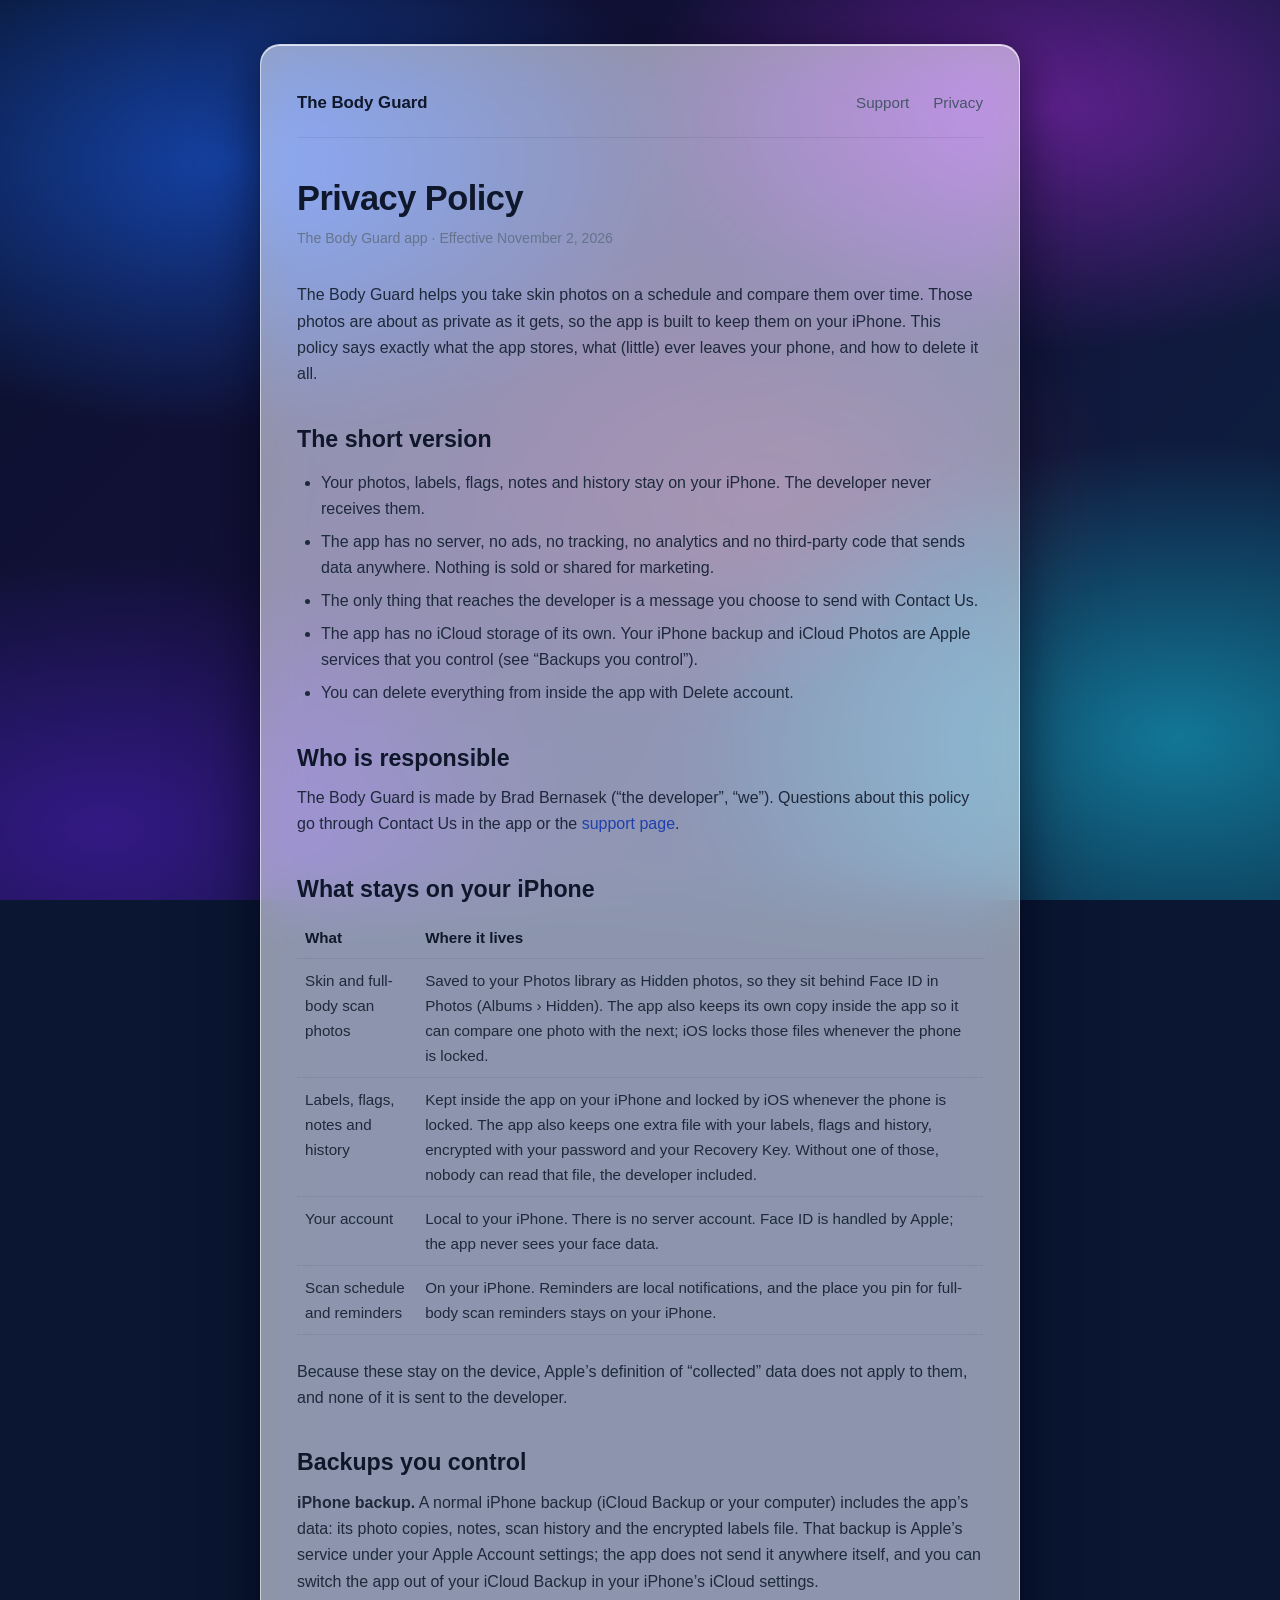
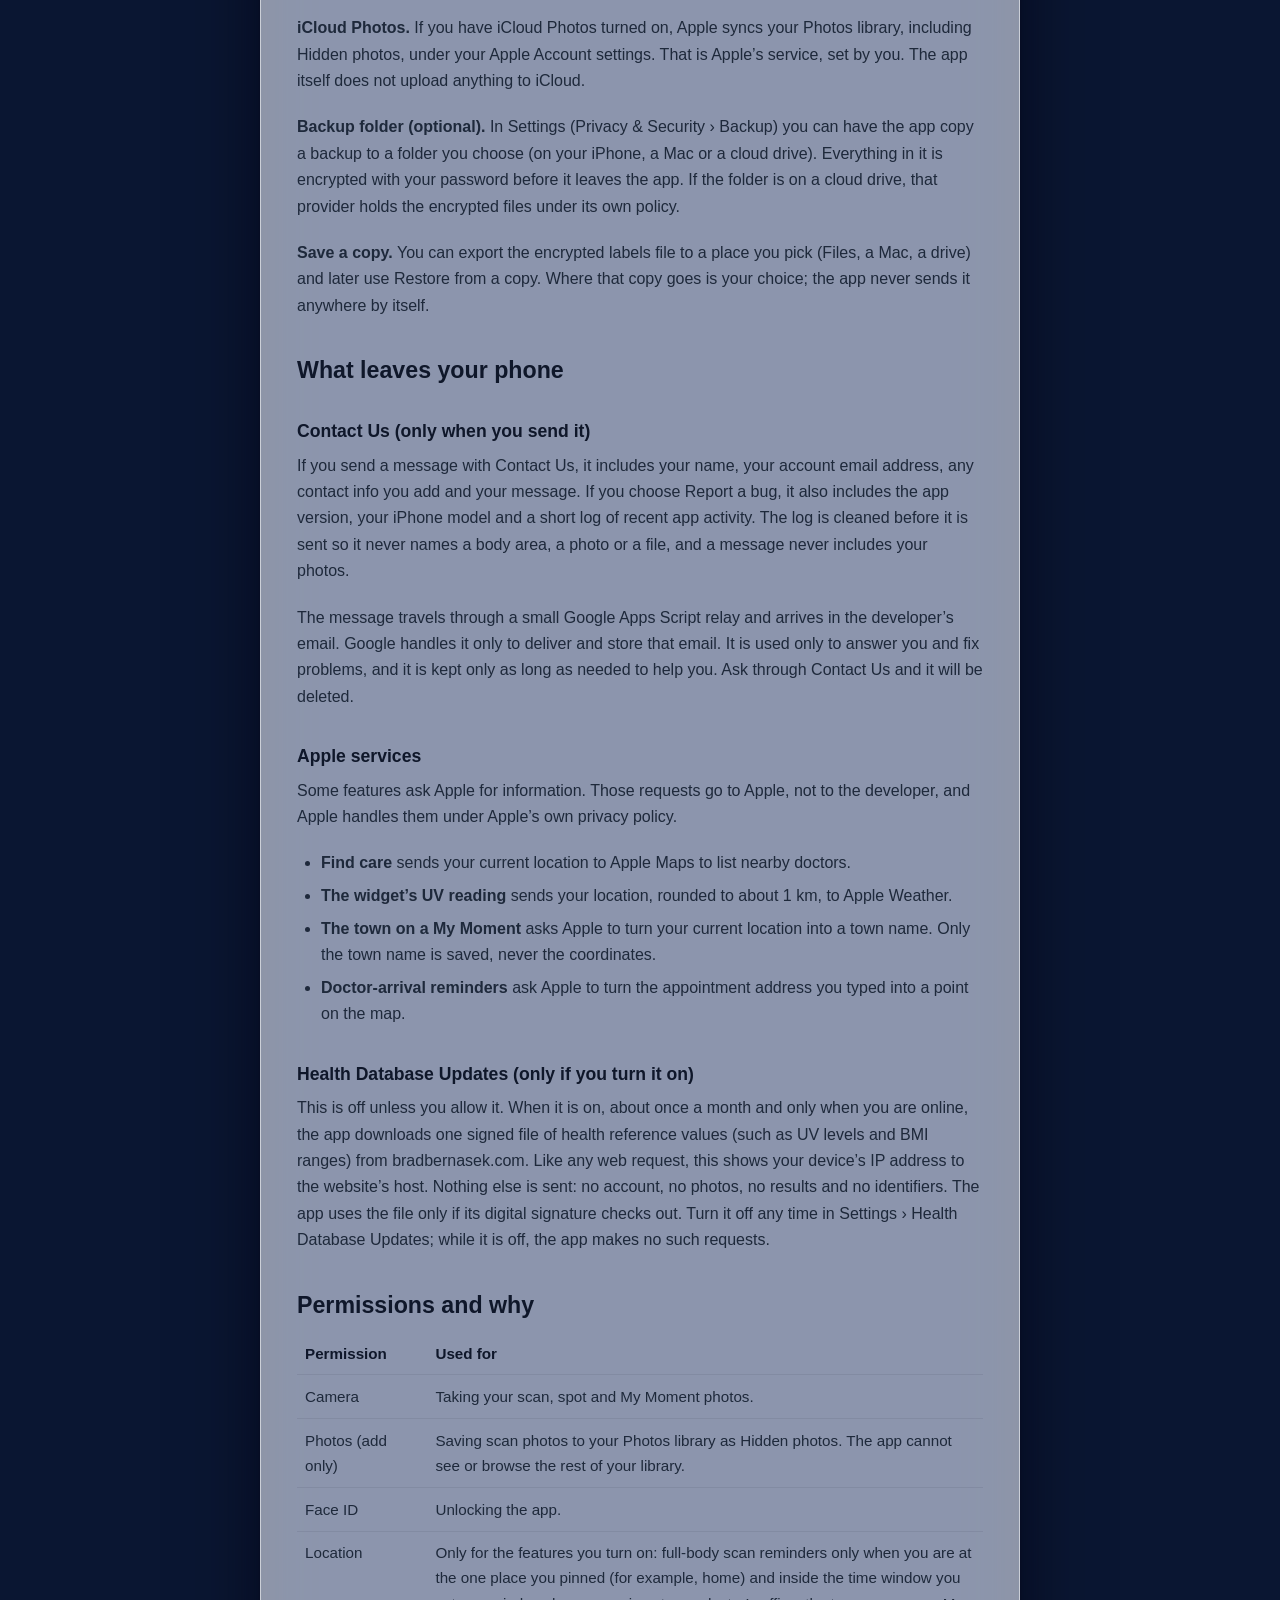
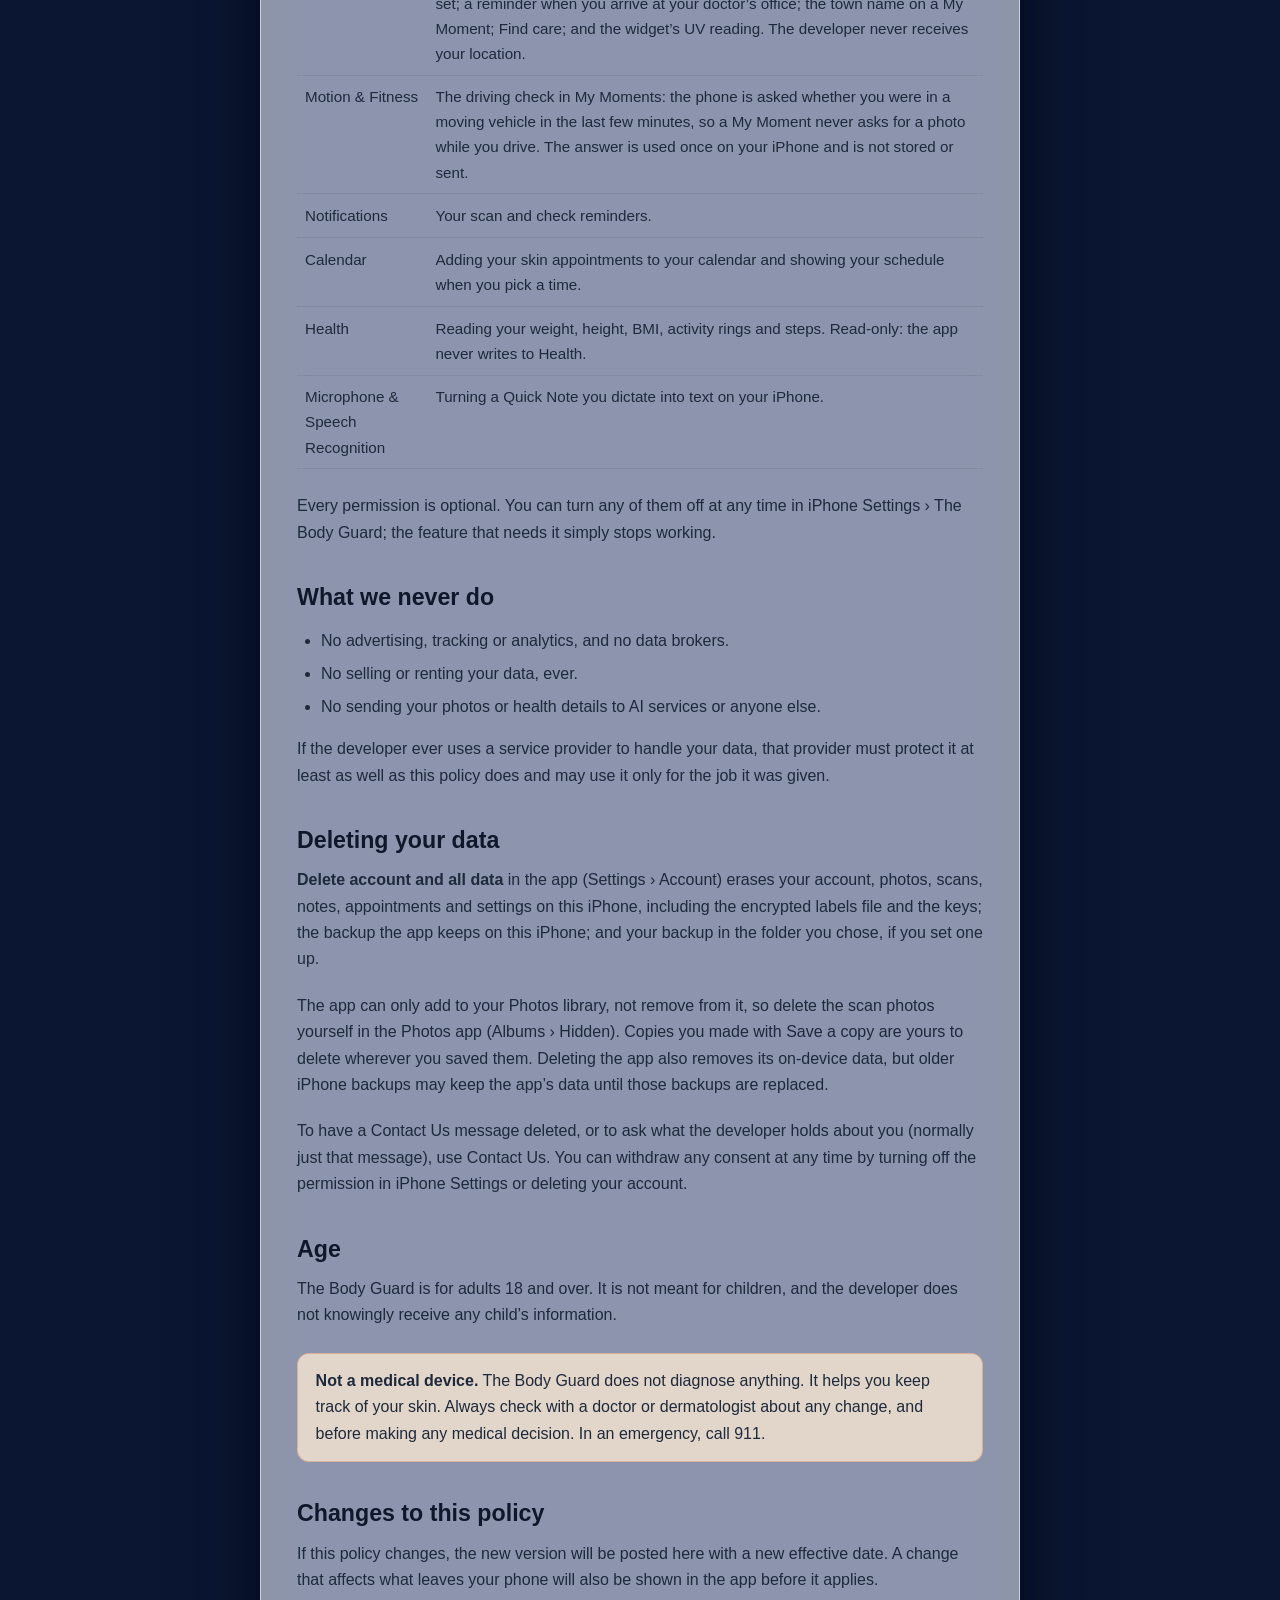
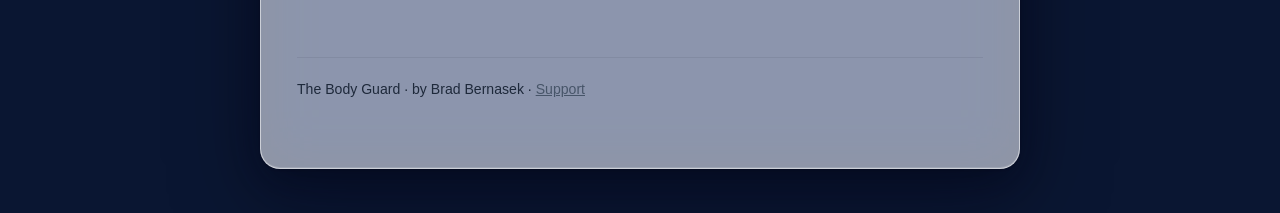
==== commit 04af52d4: "Update index.html" ====
--- a/bodyguard/privacy/index.html
+++ b/bodyguard/privacy/index.html
@@ -123,125 +123,3 @@
 </footer>
 </body>
 </html>
-<!DOCTYPE html>
-<html lang="en">
-<head>
-<meta charset="UTF-8">
-<meta name="viewport" content="width=device-width, initial-scale=1">
-<meta name="robots" content="noindex, nofollow">
-<title>Privacy Policy &mdash; The Body Guard</title>
-<meta name="description" content="Privacy policy for The Body Guard app.">
-<link rel="canonical" href="https://bradbernasek.com/bodyguard/privacy/">
-<link rel="stylesheet" href="/assets/style.css">
-<style>
- .summary { list-style: disc; padding-left: 1.5rem; }
- .summary li { margin-bottom: 0.4rem; color: #1e293b; }
- .notice { background: rgba(255, 237, 213, 0.75); border: 1px solid rgba(194, 65, 12, 0.25); border-radius: 12px; padding: 0.9rem 1.1rem; margin: 1.5rem 0; }
- .notice p { margin: 0; }
- table { width: 100%; border-collapse: collapse; margin: 0.5rem 0 1.5rem; font-size: 0.95rem; }
- th, td { text-align: left; vertical-align: top; padding: 0.55rem 0.5rem; border-bottom: 1px solid rgba(15, 23, 42, 0.08); }
- th { color: #0f172a; }
- td { color: #1e293b; }
-</style>
-</head>
-<body>
-<nav>
- <a href="/bodyguard/support/" class="brand">The Body Guard</a>
- <ul>
- <li><a href="/bodyguard/support/">Support</a></li>
- <li><a href="/bodyguard/privacy/">Privacy</a></li>
- </ul>
-</nav>
-
-<article>
-<h1>Privacy Policy</h1>
-<p class="post-meta">The Body Guard app &middot; Effective November 2, 2026</p>
-
-<p>The Body Guard helps you take skin photos on a schedule and compare them over time. Those photos are about as private as it gets, so the app is built to keep them on your iPhone. This policy says exactly what the app stores, what (little) ever leaves your phone, and how to delete it all.</p>
-
-<h2>The short version</h2>
-<ul class="summary">
- <li>Your photos, labels, flags, notes and history stay on your iPhone. The developer never receives them.</li>
- <li>The app has no server, no ads, no tracking, no analytics and no third-party code that sends data anywhere. Nothing is sold or shared for marketing.</li>
- <li>The only thing that reaches the developer is a message you choose to send with Contact Us.</li>
- <li>The app has no iCloud storage of its own. Your iPhone backup and iCloud Photos are Apple services that you control (see &ldquo;Backups you control&rdquo;).</li>
- <li>You can delete everything from inside the app with Delete account.</li>
-</ul>
-
-<h2>Who is responsible</h2>
-<p>The Body Guard is made by Brad Bernasek (&ldquo;the developer&rdquo;, &ldquo;we&rdquo;). Questions about this policy go through Contact Us in the app or the <a href="/bodyguard/support/">support page</a>.</p>
-
-<h2>What stays on your iPhone</h2>
-<table>
- <tr><th>What</th><th>Where it lives</th></tr>
- <tr><td>Skin and full-body scan photos</td><td>Saved to your Photos library as Hidden photos, so they sit behind Face ID in Photos (Albums &rsaquo; Hidden). The app also keeps its own copy inside the app so it can compare one photo with the next; iOS locks those files whenever the phone is locked.</td></tr>
- <tr><td>Labels, flags, notes and history</td><td>Kept inside the app on your iPhone and locked by iOS whenever the phone is locked. The app also keeps one extra file with your labels, flags and history, encrypted with your password and your Recovery Key. Without one of those, nobody can read that file, the developer included.</td></tr>
- <tr><td>Your account</td><td>Local to your iPhone. There is no server account. Face ID is handled by Apple; the app never sees your face data.</td></tr>
- <tr><td>Scan schedule and reminders</td><td>On your iPhone. Reminders are local notifications, and the place you pin for full-body scan reminders stays on your iPhone.</td></tr>
-</table>
-<p>Because these stay on the device, Apple&rsquo;s definition of &ldquo;collected&rdquo; data does not apply to them, and none of it is sent to the developer.</p>
-
-<h2>Backups you control</h2>
-<p><strong>iPhone backup.</strong> A normal iPhone backup (iCloud Backup or your computer) includes the app&rsquo;s data: its photo copies, notes, scan history and the encrypted labels file. That backup is Apple&rsquo;s service under your Apple Account settings; the app does not send it anywhere itself, and you can switch the app out of your iCloud Backup in your iPhone&rsquo;s iCloud settings.</p>
-<p><strong>iCloud Photos.</strong> If you have iCloud Photos turned on, Apple syncs your Photos library, including Hidden photos, under your Apple Account settings. That is Apple&rsquo;s service, set by you. The app itself does not upload anything to iCloud.</p>
-<p><strong>Backup folder (optional).</strong> In Settings (Privacy &amp; Security &rsaquo; Backup) you can have the app copy a backup to a folder you choose (on your iPhone, a Mac or a cloud drive). Everything in it is encrypted with your password before it leaves the app. If the folder is on a cloud drive, that provider holds the encrypted files under its own policy.</p>
-<p><strong>Save a copy.</strong> You can export the encrypted labels file to a place you pick (Files, a Mac, a drive) and later use Restore from a copy. Where that copy goes is your choice; the app never sends it anywhere by itself.</p>
-
-<h2>What leaves your phone</h2>
-<h3>Contact Us (only when you send it)</h3>
-<p>If you send a message with Contact Us, it includes your name, your account email address, any contact info you add and your message. If you choose Report a bug, it also includes the app version, your iPhone model and a short log of recent app activity. The log is cleaned before it is sent so it never names a body area, a photo or a file, and a message never includes your photos.</p>
-<p>The message travels through a small Google Apps Script relay and arrives in the developer&rsquo;s email. Google handles it only to deliver and store that email. It is used only to answer you and fix problems, and it is kept only as long as needed to help you. Ask through Contact Us and it will be deleted.</p>
-
-<h3>Apple services</h3>
-<p>Some features ask Apple for information. Those requests go to Apple, not to the developer, and Apple handles them under Apple&rsquo;s own privacy policy.</p>
-<ul class="summary">
- <li><strong>Find care</strong> sends your current location to Apple Maps to list nearby doctors.</li>
- <li><strong>The widget&rsquo;s UV reading</strong> sends your location, rounded to about 1 km, to Apple Weather.</li>
- <li><strong>The town on a My Moment</strong> asks Apple to turn your current location into a town name. Only the town name is saved, never the coordinates.</li>
- <li><strong>Doctor-arrival reminders</strong> ask Apple to turn the appointment address you typed into a point on the map.</li>
-</ul>
-
-<h2>Permissions and why</h2>
-<table>
- <tr><th>Permission</th><th>Used for</th></tr>
- <tr><td>Camera</td><td>Taking your scan, spot and My Moment photos.</td></tr>
- <tr><td>Photos (add only)</td><td>Saving scan photos to your Photos library as Hidden photos. The app cannot see or browse the rest of your library.</td></tr>
- <tr><td>Face ID</td><td>Unlocking the app.</td></tr>
- <tr><td>Location</td><td>Only for the features you turn on: full-body scan reminders only when you are at the one place you pinned (for example, home) and inside the time window you set; a reminder when you arrive at your doctor&rsquo;s office; the town name on a My Moment; Find care; and the widget&rsquo;s UV reading. The developer never receives your location.</td></tr>
- <tr><td>Motion &amp; Fitness</td><td>The driving check in My Moments: the phone is asked whether you were in a moving vehicle in the last few minutes, so a My Moment never asks for a photo while you drive. The answer is used once on your iPhone and is not stored or sent.</td></tr>
- <tr><td>Notifications</td><td>Your scan and check reminders.</td></tr>
- <tr><td>Calendar</td><td>Adding your skin appointments to your calendar and showing your schedule when you pick a time.</td></tr>
- <tr><td>Health</td><td>Reading your weight, height, BMI, activity rings and steps. Read-only: the app never writes to Health.</td></tr>
- <tr><td>Microphone &amp; Speech Recognition</td><td>Turning a Quick Note you dictate into text on your iPhone.</td></tr>
-</table>
-<p>Every permission is optional. You can turn any of them off at any time in iPhone Settings &rsaquo; The Body Guard; the feature that needs it simply stops working.</p>
-
-<h2>What we never do</h2>
-<ul class="summary">
- <li>No advertising, tracking or analytics, and no data brokers.</li>
- <li>No selling or renting your data, ever.</li>
- <li>No sending your photos or health details to AI services or anyone else.</li>
-</ul>
-<p>If the developer ever uses a service provider to handle your data, that provider must protect it at least as well as this policy does and may use it only for the job it was given.</p>
-
-<h2>Deleting your data</h2>
-<p><strong>Delete account and all data</strong> in the app (Settings &rsaquo; Account) erases your account, photos, scans, notes, appointments and settings on this iPhone, including the encrypted labels file and the keys; the backup the app keeps on this iPhone; and your backup in the folder you chose, if you set one up.</p>
-<p>The app can only add to your Photos library, not remove from it, so delete the scan photos yourself in the Photos app (Albums &rsaquo; Hidden). Copies you made with Save a copy are yours to delete wherever you saved them. Deleting the app also removes its on-device data, but older iPhone backups may keep the app&rsquo;s data until those backups are replaced.</p>
-<p>To have a Contact Us message deleted, or to ask what the developer holds about you (normally just that message), use Contact Us. You can withdraw any consent at any time by turning off the permission in iPhone Settings or deleting your account.</p>
-
-<h2>Age</h2>
-<p>The Body Guard is for adults 18 and over. It is not meant for children, and the developer does not knowingly receive any child&rsquo;s information.</p>
-
-<div class="notice">
-<p><strong>Not a medical device.</strong> The Body Guard does not diagnose anything. It helps you keep track of your skin. Always check with a doctor or dermatologist about any change, and before making any medical decision. In an emergency, call 911.</p>
-</div>
-
-<h2>Changes to this policy</h2>
-<p>If this policy changes, the new version will be posted here with a new effective date. A change that affects what leaves your phone will also be shown in the app before it applies.</p>
-</article>
-
-<footer>
- <p>The Body Guard &middot; by Brad Bernasek &middot; <a href="/bodyguard/support/">Support</a></p>
-</footer>
-</body>
-</html>
